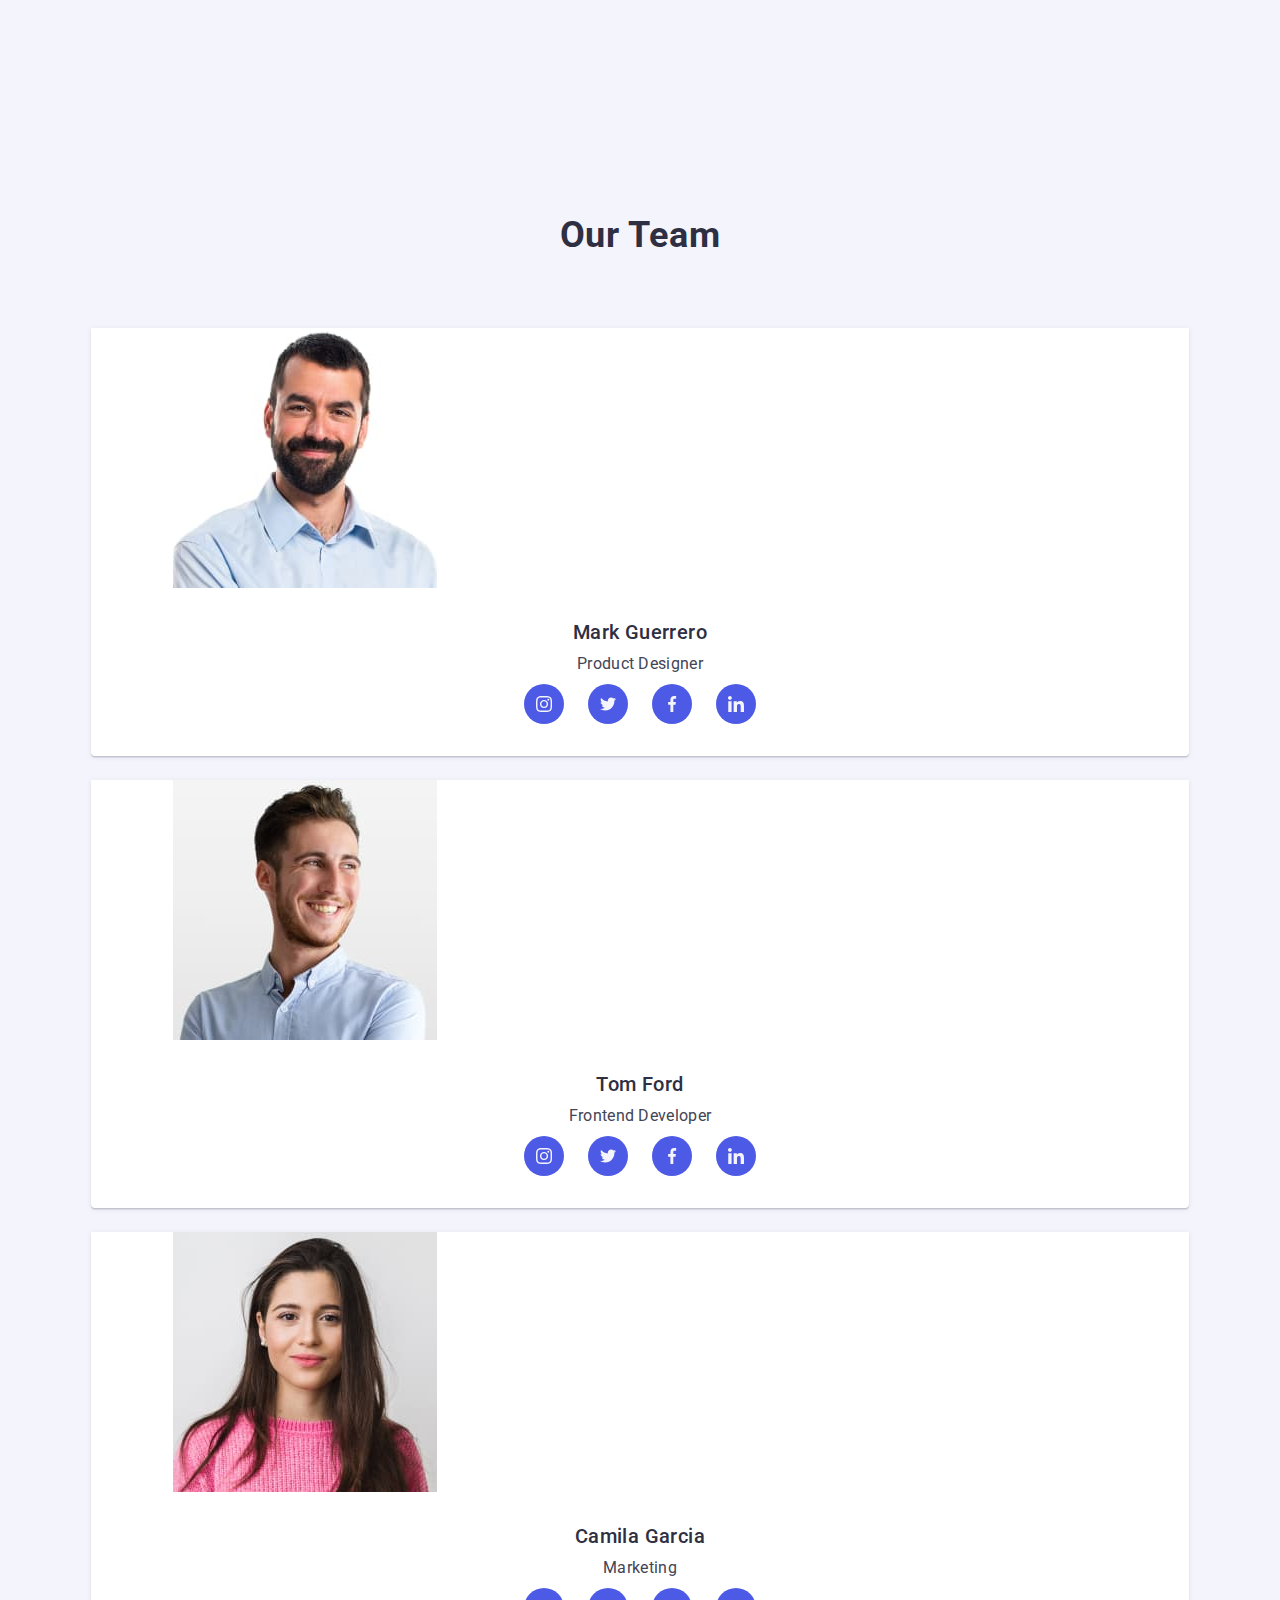
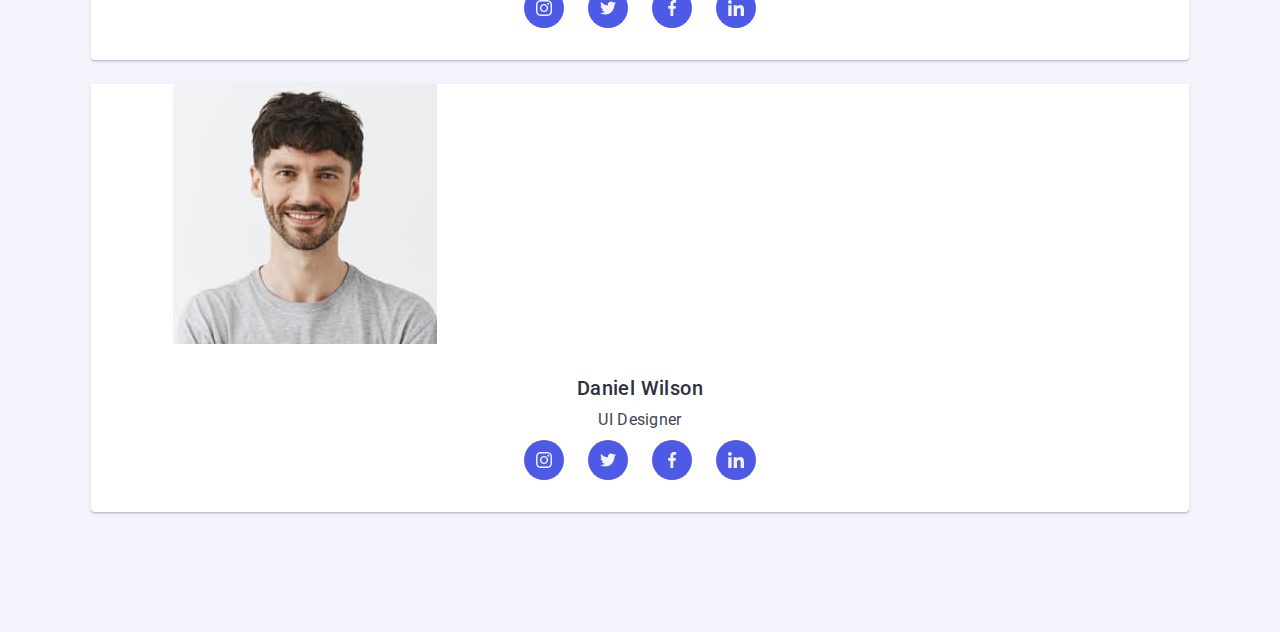
==== index.html @ 09c1c2e1 "commit" ====
<!DOCTYPE html>
<html lang="en">
  <head>
    <meta charset="UTF-8" />
    <meta http-equiv="X-UA-Compatible" content="IE=edge" />
    <meta name="viewport" content="width=device-width, initial-scale=1.0" />
    <title>WebStudio</title>
    <link rel="preconnect" href="https://fonts.googleapis.com" />
    <link rel="preconnect" href="https://fonts.gstatic.com" crossorigin />
    <link
      href="https://fonts.googleapis.com/css2?family=Raleway:wght@700&family=Roboto:wght@400;500&display=swap"
      rel="stylesheet"
    />
    <link
      href="https://cdnjs.cloudflare.com/ajax/libs/modern-normalize/2.0.0/modern-normalize.min.css"
      rel="stylesheet"
    />
    <link rel="stylesheet" href="./css/style.css" />
    <link rel="stylesheet" href="./css/media.css" />
  </head>
  <body>
    <!--Шапка сайту-->
    <!--<header class="page-header">
      <div class="container heder-conteiner">
        <nav class="navigation">
          <a href="./index.html" class="nav-item link"
            >Web<span class="logo">Studio</span></a
          >

          <ul class="site-nav list">
            <li class="site-nave-page">
              <a href="./index.html" class="site-nav-item current-page link"
                >Studio</a
              >
            </li>
            <li class="site-nave-page">
              <a href="./portfolio.html" class="site-nav-item link"
                >Portfolio</a
              >
            </li>
            <li class="site-nave-page">
              <a href="" class="site-nav-item link">Contacts</a>
            </li>
          </ul>
        </nav>

        <address class="adress-nav">
          <ul class="address-list list">
            <li>
              <a href="mailto:info@devstudio.com" class="adress-item link"
                >info@devstudio.com</a
              >
            </li>
            <li>
              <a href="tel:+110001111111" class="adress-item link"
                >+11 (000) 111-11-11</a
              >
            </li>
          </ul>
        </address>
      </div>
    </header>-->
    <main>
      <!--CЕКЦИЯ HERO-->
      <!-- <section class="hero">
        <div class="container">
          <h1 class="hero-title">Effective Solutions for Your Business</h1>
          <button type="button" class="btn-hero" data-modal-open>
            Order Service
          </button>
        </div>
      </section>-->
      <!--CЕКЦИЯ ІНФО-->
      <!--<section class="info">
        <div class="container container-info">
          <h2 class="title-info visually-hidden">Info</h2>
          <ul class="list-info list">
            <li class="post-cats">
              <div class="list-icons-block">
                <svg class="list-info-icons" width="64" height="64">
                  <use href="./images/icons.svg#icon-antenna"></use>
                </svg>
              </div>

              <h3 class="post-cats-title">Strategy</h3>
              <p class="post-cats-text">
                Our goal is to identify the business problem to walk away with
                the perfect and creative solution.
              </p>
            </li>
            <li class="post-cats">
              <div class="list-icons-block">
                <svg class="list-info-icons" width="64" height="64">
                  <use href="./images/icons.svg#icon-clock"></use>
                </svg>
              </div>
              <h3 class="post-cats-title">Punctuality</h3>
              <p class="post-cats-text">
                Bring the key message to the brand's audience for the best price
                within the shortest possible time.
              </p>
            </li>
            <li class="post-cats">
              <div class="list-icons-block">
                <svg class="list-info-icons" width="64" height="64">
                  <use href="./images/icons.svg#icon-diagram"></use>
                </svg>
              </div>
              <h3 class="post-cats-title">Diligence</h3>
              <p class="post-cats-text">
                Research and confirm brands that present the strongest digital
                growth opportunities and minimize risk.
              </p>
            </li>
            <li class="post-cats">
              <div class="list-icons-block">
                <svg class="list-info-icons" width="64" height="64">
                  <use href="./images/icons.svg#icon-astronaut"></use>
                </svg>
              </div>
              <h3 class="post-cats-title">Technologies</h3>
              <p class="post-cats-text">
                Design practice focused on digital experiences. We bring forth a
                deep passion for problem-solving.
              </p>
            </li>
          </ul>
        </div>
      </section>
      -->
      <!--CЕКЦИЯ OUR WORK-->
      <!--<section class="our-work">
        <div class="container our-work-container">
          <h2 class="our-work-title">What are we doing</h2>
          <ul class="our-work-list list">
            <li class="our-work-item">
              <img src="./images/monitor.jpg" alt="monitor" width="360" />
            </li>
            <li class="our-work-item">
              <img src="./images/screen.jpg" alt="screen" width="360" />
            </li>
            <li class="our-work-item">
              <img src="./images/fone.jpg" alt="fone" width="360" />
            </li>
          </ul>
        </div>
      </section>-->
      <!--СЕКЦИЯ OUR TEAM-->
      <section class="section-team">
        <div class="container">
          <h2 class="team-title">Our Team</h2>
          <ul class="team-list list">
            <li class="team-block list">
              <img
                src="./images/our-team/mark-guererro.jpg"
                alt="mark-guererro"
                width="264"
                class="team-img"
              />
              <div class="team-name">
                <h3 class="team-subtitle">Mark Guerrero</h3>
                <p class="team-text">Product Designer</p>
                <ul class="team-soc-list list">
                  <li class="team-soc-item">
                    <a
                      href=""
                      class="team-soc-link link"
                      target="_blank"
                      rel="nooperen noreferrer"
                    >
                      <svg class="team-soc-icon" width="16" height="16">
                        <use href="./images/icons.svg#icon-instagram"></use>
                      </svg>
                    </a>
                  </li>
                  <li class="team-soc-item">
                    <a
                      href=""
                      class="team-soc-link link"
                      target="_blank"
                      rel="nooperen noreferrer"
                      ><svg class="team-soc-icon" width="16" height="16">
                        <use href="./images/icons.svg#icon-twitter"></use>
                      </svg>
                    </a>
                  </li>
                  <li class="team-soc-item">
                    <a
                      href=""
                      class="team-soc-link link"
                      target="_blank"
                      rel="nooperen noreferrer"
                    >
                      <svg class="team-soc-icon" width="16" height="16">
                        <use href="./images/icons.svg#icon-facebook"></use>
                      </svg>
                    </a>
                  </li>
                  <li class="team-soc-item">
                    <a
                      href=""
                      class="team-soc-link link"
                      target="_blank"
                      rel="nooperen noreferrer"
                    >
                      <svg class="team-soc-icon" width="16" height="16">
                        <use href="./images/icons.svg#icon-linkedin"></use>
                      </svg>
                    </a>
                  </li>
                </ul>
              </div>
            </li>
            <li class="team-block list">
              <img
                src="./images/our-team/tom-ford.jpg"
                alt="tom-ford"
                width="264"
                class="team-img"
              />
              <div class="team-name">
                <h3 class="team-subtitle">Tom Ford</h3>
                <p class="team-text">Frontend Developer</p>
                <ul class="team-soc-list list">
                  <li class="team-soc-item">
                    <a
                      href=""
                      class="team-soc-link link"
                      target="_blank"
                      rel="nooperen noreferrer"
                    >
                      <svg class="team-soc-icon" width="16s" height="16">
                        <use href="./images/icons.svg#icon-instagram"></use>
                      </svg>
                    </a>
                  </li>
                  <li class="team-soc-item">
                    <a
                      href=""
                      class="team-soc-link link"
                      target="_blank"
                      rel="nooperen noreferrer"
                      ><svg class="team-soc-icon" width="16" height="16">
                        <use href="./images/icons.svg#icon-twitter"></use>
                      </svg>
                    </a>
                  </li>
                  <li class="team-soc-item">
                    <a
                      href=""
                      class="team-soc-link link"
                      target="_blank"
                      rel="nooperen noreferrer"
                      ><svg class="team-soc-icon" width="16" height="16">
                        <use href="./images/icons.svg#icon-facebook"></use>
                      </svg>
                    </a>
                  </li>
                  <li class="team-soc-item">
                    <a
                      href=""
                      class="team-soc-link link"
                      target="_blank"
                      rel="nooperen noreferrer"
                      ><svg class="team-soc-icon" width="16" height="16">
                        <use href="./images/icons.svg#icon-linkedin"></use>
                      </svg>
                    </a>
                  </li>
                </ul>
              </div>
            </li>
            <li class="team-block list">
              <img
                src="./images/our-team/camila-garsia.jpg"
                alt="camila-garsia"
                width="264"
                class="team-img"
              />
              <div class="team-name">
                <h3 class="team-subtitle">Camila Garcia</h3>
                <p class="team-text">Marketing</p>
                <ul class="team-soc-list list">
                  <li class="team-soc-item">
                    <a
                      href=""
                      class="team-soc-link link"
                      target="_blank"
                      rel="nooperen noreferrer"
                      ><svg class="team-soc-icon" width="16" height="16">
                        <use href="./images/icons.svg#icon-instagram"></use>
                      </svg>
                    </a>
                  </li>
                  <li class="team-soc-item">
                    <a
                      href=""
                      class="team-soc-link link"
                      target="_blank"
                      rel="nooperen noreferrer"
                      ><svg class="team-soc-icon" width="16" height="16">
                        <use href="./images/icons.svg#icon-twitter"></use>
                      </svg>
                    </a>
                  </li>
                  <li class="team-soc-item">
                    <a
                      href=""
                      class="team-soc-link link"
                      target="_blank"
                      rel="nooperen noreferrer"
                      ><svg class="team-soc-icon" width="16" height="16">
                        <use href="./images/icons.svg#icon-facebook"></use>
                      </svg>
                    </a>
                  </li>
                  <li class="team-soc-item">
                    <a
                      href=""
                      class="team-soc-link link"
                      target="_blank"
                      rel="nooperen noreferrer"
                      ><svg class="team-soc-icon" width="16" height="16">
                        <use href="./images/icons.svg#icon-linkedin"></use>
                      </svg>
                    </a>
                  </li>
                </ul>
              </div>
            </li>
            <li class="team-block list">
              <img
                src="./images/our-team/daniel-wilson.jpg"
                alt="daniel-wilson"
                width="264"
                class="team-img"
              />
              <div class="team-name">
                <h3 class="team-subtitle">Daniel Wilson</h3>
                <p class="team-text">UI Designer</p>
                <ul class="team-soc-list list">
                  <li class="team-soc-item">
                    <a
                      href=""
                      class="team-soc-link link"
                      target="_blank"
                      rel="nooperen noreferrer"
                      ><svg class="team-soc-icon" width="16" height="16">
                        <use href="./images/icons.svg#icon-instagram"></use>
                      </svg>
                    </a>
                  </li>
                  <li class="team-soc-item">
                    <a
                      href=""
                      class="team-soc-link link"
                      target="_blank"
                      rel="nooperen noreferrer"
                      ><svg class="team-soc-icon" width="16" height="16">
                        <use href="./images/icons.svg#icon-twitter"></use>
                      </svg>
                    </a>
                  </li>
                  <li class="team-soc-item">
                    <a
                      href=""
                      class="team-soc-link link"
                      target="_blank"
                      rel="nooperen noreferrer"
                      ><svg class="team-soc-icon" width="16" height="16">
                        <use href="./images/icons.svg#icon-facebook"></use>
                      </svg>
                    </a>
                  </li>
                  <li class="team-soc-item">
                    <a
                      href=""
                      class="team-soc-link link"
                      target="_blank"
                      rel="nooperen noreferrer"
                      ><svg class="team-soc-icon" width="16" height="16">
                        <use href="./images/icons.svg#icon-linkedin"></use>
                      </svg>
                    </a>
                  </li>
                </ul>
              </div>
            </li>
          </ul>
        </div>
      </section>
      <!--<section class="customers-section">
        <div class="container">
          <h2 class="customers-name">Customers</h2>

          <ul class="customers-list list">
            <li class="customers-item">
              <a
                href=""
                class="costomers-link link"
                target="_blank"
                rel="nooperen noreferrer"
              >
                <svg class="customers-icon" width="104" height="56">
                  <use href="./images/icons.svg#icon-ya"></use>
                </svg>
              </a>
            </li>
            <li class="customers-item">
              <a
                href=""
                class="costomers-link link"
                target="_blank"
                rel="nooperen noreferrer"
                ><svg class="customers-icon" width="104" height="56">
                  <use href="./images/icons.svg#icon-company-tag-line"></use>
                </svg>
              </a>
            </li>
            <li class="customers-item">
              <a
                href=""
                class="costomers-link link"
                target="_blank"
                rel="nooperen noreferrer"
                ><svg class="customers-icon" width="104" height="56">
                  <use href="./images/icons.svg#icon-company"></use>
                </svg>
              </a>
            </li>
            <li class="customers-item">
              <a
                href=""
                class="costomers-link link"
                target="_blank"
                rel="nooperen noreferrer"
                ><svg class="customers-icon" width="104" height="56">
                  <use href="./images/icons.svg#icon-forest-peters"></use>
                </svg>
              </a>
            </li>
            <li class="customers-item">
              <a
                href=""
                class="costomers-link link"
                target="_blank"
                rel="nooperen noreferrer"
                ><svg class="customers-icon" width="104" height="56">
                  <use href="./images/icons.svg#icon-brand"></use>
                </svg>
              </a>
            </li>
            <li class="customers-item">
              <a
                href=""
                class="costomers-link link"
                target="_blank"
                rel="nooperen noreferrer"
                ><svg class="customers-icon" width="104" height="56">
                  <use href="./images/icons.svg#icon-company-tag"></use>
                </svg>
              </a>
            </li>
          </ul>
        </div>
      </section>-->
    </main>
    <!--ФУТЕР-->
    <!--<footer class="footer">
      <div class="container footer-container">
        <div class="footer-block">
          <a href="./index.html" class="nav-item-footer link"
            >Web<span class="logo-footer">Studio</span></a
          >
          <p class="footer-text">
            Increase the flow of customers and sales for your business with
            digital marketing & growth solutions.
          </p>
        </div>
        <div class="footer-soc-block">
          <p class="footer-soc-name">Social media</p>
          <ul class="footer-soc-list list">
            <li class="footer-soc-item">
              <a
                href=""
                class="footer-soc-link link"
                target="_blank"
                rel="nooperen noreferrer"
                ><svg class="footer-soc-icon" width="24" height="24">
                  <use href="./images/icons.svg#icon-instagram"></use>
                </svg>
              </a>
            </li>
            <li class="footer-soc-item">
              <a
                href=""
                class="footer-soc-link link"
                target="_blank"
                rel="nooperen noreferrer"
              >
                <svg class="footer-soc-icon" width="24" height="24">
                  <use href="./images/icons.svg#icon-twitter"></use>
                </svg>
              </a>
            </li>
            <li class="footer-soc-item">
              <a
                href=""
                class="footer-soc-link link"
                target="_blank"
                rel="nooperen noreferrer"
                ><svg class="footer-soc-icon" width="24" height="24">
                  <use href="./images/icons.svg#icon-facebook"></use>
                </svg>
              </a>
            </li>
            <li class="footer-soc-item">
              <a
                href=""
                class="footer-soc-link link"
                target="_blank"
                rel="nooperen noreferrer"
                ><svg class="footer-soc-icon" width="24" height="24">
                  <use href="./images/icons.svg#icon-linkedin"></use>
                </svg>
              </a>
            </li>
          </ul>
        </div>
        <div class="footer-subscribe-block">
          <p class="footer-input-title">Subscribe</p>
          <form class="footer-form">
            <label class="footer-type">
              <input
                name="footer-email"
                type="email"
                class="footer-input"
                placeholder="E-mail"
              />
            </label>
            <button type="submit" class="footer-btn">
              Subscribe
              <svg class="footer-icon-btn" width="24" height="24">
                <use href="./images/icons.svg#icon-send"></use>
              </svg>
            </button>
          </form>
        </div>
      </div>
    </footer>-->
    <!--<div class="backdrop is-hidden" data-modal>
      <div class="modal">
        <button type="button" class="modal-close" data-modal-close>
          <svg class="modal-close-icon" width="8" height="8">
            <use href="./images/icons.svg#icon-close-black"></use>
          </svg>
        </button>
        <p class="modal-title">Leave your contacts and we will call you back</p>
        <form class="modal-form">
          <div class="modal-field">
            <label for="user-name" class="input-label">Name</label>
            <div class="input-wrap">
              <input
                type="text"
                name="user-name"
                id="user-name"
                class="modal-input"
              />
              <svg class="modal-icon" width="18" height="24">
                <use href="./images/icons.svg#icon-person-black"></use>
              </svg>
            </div>
          </div>
          <div class="modal-field">
            <label for="user-phone" class="input-label">Phone</label>
            <div class="input-wrap">
              <input
                type="tel"
                id="user-phone"
                name="user-phone"
                class="modal-input"
              />
              <svg class="modal-icon" width="18" height="24">
                <use href="./images/icons.svg#icon-phone-black"></use>
              </svg>
            </div>
          </div>
          <div class="modal-field">
            <label for="user-email" class="input-label">Email</label>
            <div class="input-wrap">
              <input
                type="email"
                id="user-email"
                name="user-email"
                class="modal-input"
              />
              <svg class="modal-icon" width="18" height="24">
                <use href="./images/icons.svg#icon-email-black"></use>
              </svg>
            </div>
          </div>
          <div class="modal-field-textarea">
            <label for="user-comment" class="input-label">Comment</label>
            <textarea
              name="user-comment"
              id="user-comment"
              placeholder="Text input"
              class="modal-comment"
            ></textarea>
          </div>
          <div class="modal-field-check">
            <input
              type="checkbox"
              id="user-privacy"
              name="user-privacy"
              value="true"
              class="modal-check visually-hidden"
            />
            <label for="user-privacy" class="check-text">
              <span class="check-block">
                <svg class="check-icon" width="10" height="8">
                  <use href="./images/icons.svg#icon-cheked"></use>
                </svg>
              </span>
              I accept the terms and conditions of the<a
                href=""
                class="footer-item-check"
              >
                Privacy Policy</a
              >
            </label>
          </div>
          <button type="submit" class="modal-btn">Send</button>
        </form>
      </div>
    </div>
    <script src="https://unpkg.com/aos@2.3.1/dist/aos.js"></script>
    <script>
      AOS.init();
    </script>
    <script src="./js/modal.js"></script>-->
  </body>
</html>
---- css/style.css ----
.list {
  list-style: none;
}

.link {
  text-decoration: none;
}

:root {
  --first-title-color: #ffffff;
  --title-our-work-color: #2e2f42;
  --logo-color: #2e2f42;
  --background-color-btn: #f4f4fd;
  --portfolio-btn-color: #e7e9fc;
}
body {
  font-family: 'Roboto', sans-serif;
  color: #434455;
  background-color: #ffffff;
}

ul {
  margin: 0;
  padding: 0;
}

p,
h1,
h2,
h3 {
  margin: 0;
}

img {
  display: block;
}
/*========HEADER========*/
.page-header {
  box-shadow: 0px 2px 1px rgba(46, 47, 66, 0.08),
    0px 1px 1px rgba(46, 47, 66, 0.16), 0px 1px 6px rgba(46, 47, 66, 0.08);
}

.heder-conteiner {
  display: flex;
  border-bottom: 1px solid #e7e9fc;
  height: 72px;
}

.container {
  max-width: 100%;
  padding-left: 15px;
  padding-right: 15px;
  margin-left: auto;
  margin-right: auto;
}

.logo {
  font-family: 'Raleway', sans-serif;
  font-weight: 800;
  font-size: 18px;
  line-height: 1.17;
  letter-spacing: 0.03em;
  text-transform: uppercase;
  color: var(--logo-color);
}

.navigation {
  display: flex;
  align-items: center;
}

.adress-conteiner {
  display: flex;
  margin-left: auto;
}

.nav-item {
  font-family: 'Raleway', sans-serif;
  font-style: normal;
  font-weight: 800;
  font-size: 18px;
  line-height: 1.17;
  /* identical to box height, or 117% */
  letter-spacing: 0.03em;
  text-transform: uppercase;
  color: #4d5ae5;
  margin-right: 76px;
  padding: 24px 0;
  transition: color 250ms cubic-bezier(0.4, 0, 0.2, 1);
}

.site-nav {
  display: flex;
  gap: 40px;
  align-items: center;
  padding: 24px 0;
}

.site-nav-item {
  font-weight: 500;
  font-size: 16px;
  line-height: 1.5;
  letter-spacing: 0.02em;
  color: #2e2f42;
  display: block;
  padding: 24px 0;
  position: relative;
  transition: color 250ms cubic-bezier(0.4, 0, 0.2, 1);
}

.site-nav-item::after {
  content: '';
  position: absolute;
  left: 0;
  bottom: 0;
  transform: scaleX(0);
  transform-origin: right;
  width: 100%;
  height: 4px;
  bottom: -1px;
  border-radius: 2px;
  background-color: #404bbf;
  transition: color 250ms cubic-bezier(0.4, 0, 0.2, 1);
}

.site-nav-item:hover::after,
.site-nav-item:focus::after,
.site-nav-item.current-page::after {
  transform: scaleX(1);
  transform-origin: left;
}

.site-nav-item:hover,
.site-nav-item:focus,
.site-nav-item.current-page {
  color: #404bbf;
}

.adress-nav {
  display: flex;
  font-style: normal;
  margin-left: auto;
  align-items: center;
}
.address-list {
  display: flex;
  gap: 40px;
}
.adress-item {
  font-size: 16px;
  line-height: 1.5;
  letter-spacing: 0.02em;
  color: #434455;
  font-style: normal;
  display: block;
  padding: 24px 0;
  transition: color 250ms cubic-bezier(0.4, 0, 0.2, 1);
}

.adress-item:hover,
.adress-item:focus {
  color: #404bbf;
}

.hero {
  background: #2e2f42;
  background-image: linear-gradient(
      rgba(46, 47, 66, 0.7),
      rgba(46, 47, 66, 0.7)
    ),
    url(../images/people-office.jpg);
  background-repeat: no-repeat;
  background-position: center;
  background-size: cover;
}

.hero-title {
  font-weight: 700;
  font-size: 36px;
  line-height: 1.11;
  text-align: center;
  letter-spacing: 0.02em;
  text-transform: capitalize;
  color: #ffffff;
  padding-top: 72px;
  padding-left: 54px;
  padding-right: 54px;
  padding-bottom: 88px;
}

.btn-hero {
  display: block;
  font-family: 'Roboto', sans-serif;
  min-width: 169px;
  height: 56px;
  background: #4d5ae5;
  box-shadow: 0px 4px 4px rgba(0, 0, 0, 0.15);
  border-radius: 4px;
  cursor: pointer;
  font-weight: 500;
  font-size: 16px;
  line-height: 1.5;
  /* identical to box height, or 150% */
  align-items: center;
  letter-spacing: 0.04em;
  color: #ffffff;
  margin-top: 36px;
  margin-left: auto;
  margin-right: auto;
  border: none;
  transition: background-color 250ms cubic-bezier(0.4, 0, 0.2, 1);
}

.btn-hero:hover,
.btn-hero:focus {
  background-color: #404bbf;
}
/*INFO--------*/

.visually-hidden {
  position: absolute;
  width: 1px;
  height: 1px;
  margin: -1px;
  border: 0;
  padding: 0;

  white-space: nowrap;
  clip-path: inset(100%);
  clip: rect(0 0 0 0);
  overflow: hidden;
}

.post-cats-item {
  border-radius: 4px;
}

.list-icons-block {
  display: none;
  justify-content: center;
  align-items: center;
  height: 112px;
  background-color: #f4f4fd;
  border-radius: 4px;
  margin-bottom: 8px;
}
.post-cats-title {
  font-weight: 700;
  font-size: 36px;
  line-height: 1.11;
  text-align: center;
  letter-spacing: 0.02em;
  text-transform: capitalize;
  color: #2e2f42;
  margin-bottom: 8px;
  margin-top: 72px;
}

.post-cats-text {
  font-weight: 500;
  font-size: 16px;
  line-height: 1.5;
  letter-spacing: 0.02em;
  color: #434455;
}

/*our-work-container*/

.our-work {
  padding-bottom: 120px;
}

.our-work-title {
  font-size: 36px;
  line-height: 1.11;
  /* identical to box height, or 111% */
  text-align: center;
  letter-spacing: 0.02em;
  text-transform: capitalize;
  color: var(--title-our-work-color);
  padding-bottom: 72px;
}

.our-work-list {
  display: flex;
  gap: 24px;
}

.team-block {
  background-color: #ffffff;
  /*width: calc((100% - 72px) / 4);*/
  width: 100%;
  border-radius: 0px 0px 4px 4px;
  box-shadow: 0px 1px 6px rgba(46, 47, 66, 0.08),
    0px 1px 1px rgba(46, 47, 66, 0.16), 0px 2px 1px rgba(46, 47, 66, 0.08);
  padding-left: 82px;
  padding-right: 82px;
}

.team-list {
  display: flex;
  flex-wrap: wrap;
  gap: 24px;
}

.team-title {
  font-size: 36px;
  line-height: 1.11;
  text-align: center;
  letter-spacing: 0.02em;
  text-transform: capitalize;
  color: var(--title-our-work-color);
  margin-bottom: 72px;
  margin-top: 96px;
}

.team-name {
  padding: 32px 16px;
}

.team-subtitle {
  font-weight: 500;
  font-size: 20px;
  line-height: 1.2;
  letter-spacing: 0.02em;
  color: #2e2f42;
  text-align: center;
  margin-bottom: 8px;
}

.team-text {
  font-size: 16px;
  line-height: 24px;
  /* identical to box height, or 150% */
  letter-spacing: 0.02em;
  color: #434455;
  text-align: center;
  margin-bottom: 8px;
}
.team-soc-list {
  display: flex;
  justify-content: center;
  gap: 24px;
}

.team-soc-item {
  width: 40px;
  height: 40px;
}
.team-soc-link {
  width: 100%;
  height: 100%;
  background-color: #4d5ae5;
  border-radius: 50%;
  display: flex;
  justify-content: center;
  align-items: center;
  transition-property: background-color;
  transition-duration: 250ms;
  transition-timing-function: cubic-bezier(0.4, 0, 0.2, 1);
}

.team-soc-link:hover,
.team-soc-link:focus {
  background-color: #404bbf;
}

.team-soc-icon {
  fill: #f4f4fd;
}

.customers-section {
  padding-top: 120px;
}

.customers-name {
  font-family: 'Roboto';

  font-weight: 700;
  font-size: 36px;
  line-height: 1.11;
  text-align: center;
  letter-spacing: 0.02em;
  text-transform: capitalize;
  color: #2e2f42;
  margin-bottom: 72px;
}

.customers-list {
  display: flex;
  flex-direction: row;
  align-items: flex-start;
  padding-bottom: 120px;
  gap: 24px;
}

.costomers-link {
  width: 100%;
  height: 100%;
  display: flex;
  box-sizing: border-box;
  border: 1px solid #8e8f99;
  border-radius: 4px;
  justify-content: center;
  align-items: center;
  color: #8e8f99;
  transition-property: border-color, color;
  transition-duration: 250ms;
  transition-timing-function: cubic-bezier(0.4, 0, 0.2, 1);
}

.costomers-link:hover,
.costomers-link:focus {
  border-color: #404bbf;
  color: #404bbf;
}

.customers-item {
  width: 168px;
  height: 88px;
  display: flex;
}

.customers-icon {
  fill: currentColor;
}

.logo-footer {
  font-family: 'Raleway', sans-serif;
  font-weight: 800;
  font-size: 18px;
  line-height: 1.17;
  /* identical to box height, or 117% */
  letter-spacing: 0.03em;
  text-transform: uppercase;
  color: #f4f4fd;
}

.footer-item {
  font-family: 'Raleway';
  font-weight: 800;
  font-size: 18px;
  line-height: 1.17;
  /* identical to box height, or 117% */
  letter-spacing: 0.03em;
  text-transform: uppercase;
  color: #f4f4fd;
}

.footer {
  background: #2e2f42;
  padding: 100px 0;
}

.footer-text {
  font-size: 16px;
  line-height: 1.5;
  letter-spacing: 0.02em;
  color: #f4f4fd;
  width: 264px;
}

.footer-container {
  display: flex;
  justify-content: left;

  align-items: baseline;
}

.footer-block {
  margin-right: 120px;
}

.footer-soc-list {
  display: flex;
  gap: 16px;
}
.footer-soc-item {
  width: 40px;
  height: 40px;
}

.footer-soc-icon {
  fill: #f4f4fd;
}

.footer-soc-link:hover,
.footer-soc-link:focus {
  background-color: #31d0aa;
}

.footer-soc-name {
  font-family: 'Roboto';
  font-weight: 500;
  font-size: 16px;
  line-height: 1.5;
  /* identical to box height, or 150% */
  letter-spacing: 0.02em;
  color: #ffffff;
  margin-bottom: 16px;
}

.footer-soc-link {
  width: 100%;
  height: 100%;
  background-color: #4d5ae5;
  border-radius: 50%;
  display: flex;
  justify-content: center;
  align-items: center;
  transition-property: background-color;
  transition-duration: 250ms;
  transition-timing-function: cubic-bezier(0.4, 0, 0.2, 1);
}

.nav-item-footer {
  font-family: 'Raleway', sans-serif;
  font-style: normal;
  font-weight: 800;
  font-size: 18px;
  line-height: 1.17;
  /* identical to box height, or 117% */
  letter-spacing: 0.03em;
  text-transform: uppercase;
  color: #4d5ae5;
  display: inline-block;
  margin-bottom: 16px;
}

.btn-navigation {
  font-family: 'Roboto', sans-serif;
  font-weight: 500;
  font-size: 16px;
  line-height: 1.5;
  /* identical to box height, or 150% */
  display: flex;
  align-items: center;
  text-align: center;
  letter-spacing: 0.04em;
  color: #4d5ae5;
  cursor: pointer;
  background-color: var(--background-color-btn);
  padding: 12px 24px;
  border-radius: 4px;
  border: 1px solid var(--portfolio-btn-color);
  transition: color 250ms cubic-bezier(0.4, 0, 0.2, 1),
    background-color 250ms cubic-bezier(0.4, 0, 0.2, 1),
    border-color 250ms cubic-bezier(0.4, 0, 0.2, 1),
    box-shadow 250ms cubic-bezier(0.4, 0, 0.2, 1);
}

.btn-navigation:hover,
.btn-navigation:focus {
  color: #ffffff;
  background: #404bbf;
  border: 1px solid transparent;
  box-shadow: 0px 3px 1px rgba(0, 0, 0, 0.1), 0px 2px 1px rgba(0, 0, 0, 0.08),
    0px 2px 2px rgba(0, 0, 0, 0.12);
}

.list-nav {
  margin-left: 0 auto;
  margin-right: 0 auto;
  padding-top: 96px;
}

.list-navigation {
  display: flex;
  gap: 24px;
  justify-content: center;
  margin-bottom: 72px;
}

.portfolio-container {
  margin-top: 72px;
  margin-bottom: 120px;
}

.navigation-portfolio {
  display: flex;
  padding-top: 96px;
  padding-bottom: 120px;
}

.portfolio-link {
  display: block;
  transition: box-shadow 250ms cubic-bezier(0.4, 0, 0.2, 1);
}

.portfolio-item-block {
  padding: 32px 16px;
  border: 1px solid #e7e9fc;
  border-top: none;
}

.portfolio-list {
  display: flex;
  gap: 24px;
  flex-wrap: wrap;
  row-gap: 48px;
}

.portfolio-item {
  width: calc((100% - 48px) / 3);
}

.portfolio-link:hover .overlay,
.portfolio-link:focus .overlay {
  transform: translateY(0);
}
.portfolio-link:hover,
.portfolio-link:focus {
  box-shadow: 0px 1px 6px rgba(46, 47, 66, 0.08),
    0px 1px 1px rgba(46, 47, 66, 0.16), 0px 2px 1px rgba(46, 47, 66, 0.08);
}

.portfolio-title {
  font-weight: 500;
  font-size: 20px;
  line-height: 1.2;
  /* identical to box height, or 120% */
  letter-spacing: 0.02em;
  color: #2e2f42;
  margin-bottom: 8px;
}

.portfolio-text {
  font-size: 16px;
  line-height: 1.5;
  /* identical to box height, or 150% */
  letter-spacing: 0.02em;
  color: #434455;
}

.overlay-wrap {
  position: relative;
  overflow: hidden;
}

.overlay {
  position: absolute;
  top: 0;
  padding: 40px 32px;
  width: 100%;
  height: 100%;
  background-color: #4d5ae5;
  font-family: 'Roboto';
  font-size: 16px;
  line-height: 1.5;
  letter-spacing: 0.02em;
  color: #f4f4fd;
  transform: translateY(100%);
  transition: transform 250ms cubic-bezier(0.4, 0, 0.2, 1);
}

.backdrop {
  position: fixed;
  width: 100%;
  height: 100%;
  background-color: rgba(46, 47, 66, 0.4);
  top: 0;
  transition: opacity 250ms cubic-bezier(0.4, 0, 0.2, 1),
    visibility 250ms cubic-bezier(0.4, 0, 0.2, 1);
}

.modal {
  position: absolute;
  top: 50%;
  left: 50%;
  transform: translate(-50%, -50%) scale(1);
  transition: transform 250ms cubic-bezier(0.4, 0, 0.2, 1);
  width: 408px;
  min-height: 584px;
  background-color: #fcfcfc;
  box-shadow: 0px 1px 1px rgba(0, 0, 0, 0.14), 0px 1px 3px rgba(0, 0, 0, 0.12),
    0px 2px 1px rgba(0, 0, 0, 0.2);
  border-radius: 4px;
  padding: 72px 24px 24px 24px;
}

.backdrop.is-hidden .modal {
  transform: translate(-50%, -50%) scaleY(0);
}

.is-hidden {
  visibility: hidden;
  opacity: 0;
  pointer-events: none;
}

.modal-close {
  position: absolute;
  width: 24px;
  height: 24px;
  top: 24px;
  right: 24px;
  background: #e7e9fc;
  border-radius: 50%;
  display: flex;
  justify-content: center;
  align-items: center;
  margin-left: auto;
  border: 1px solid rgba(0, 0, 0, 0.1);
  padding: 0;
  cursor: pointer;
  transition: background-color 250ms cubic-bezier(0.4, 0, 0.2, 1),
    border 250ms cubic-bezier(0.4, 0, 0.2, 1);
}

.modal-close:hover,
.modal-close:focus {
  background: #404bbf;
  border-radius: 50%;
  border: none;
  fill: #ffffff;
}

.modal-close-icon {
  transition: fill 250ms cubic-bezier(0.4, 0, 0.2, 1);
}

.modal-title {
  font-weight: 500;
  font-size: 16px;
  line-height: 1.5;
  text-align: center;
  letter-spacing: 0.02em;
  color: #2e2f42;
  margin-bottom: 16px;
}

.modal-field {
  margin-bottom: 8px;
}
.modal-input {
  display: flex;
  width: 100%;
  height: 40px;
  border: 1px solid rgba(46, 47, 66, 0.4);
  border-radius: 4px;
  padding-left: 38px;
  font-size: 16px;
  line-height: 1.5;
  letter-spacing: 0.02em;
  outline: transparent;
  transition: border-color 250ms cubic-bezier(0.4, 0, 0.2, 1);
  background-color: transparent;
}

.modal-field-textarea {
  margin-bottom: 16px;
}

.input-wrap {
  position: relative;
}

.modal-icon {
  position: absolute;
  left: 16px;
  top: 50%;
  transform: translateY(-50%);
  transition: fill 250ms cubic-bezier(0.4, 0, 0.2, 1);
}

.modal-icon:hover {
  fill: #4d5ae5;
}

.modal-input:hover {
  border: 1px solid #4d5ae5;
}

.modal-input:focus {
  border: 1px solid #4d5ae5;
}
.modal-input:focus + .modal-icon {
  fill: #4d5ae5;
}

.input-label {
  display: block;
  font-family: 'Roboto';
  font-style: normal;
  font-weight: 400;
  font-size: 12px;
  line-height: 1.17;
  letter-spacing: 0.04em;
  color: #8e8f99;
  margin-bottom: 4px;
}

.modal-btn {
  display: block;
  min-width: 169px;
  height: 56px;
  margin: 24px 120px 24px 119px;
  font-weight: 500;
  font-size: 16px;
  line-height: 1.5;
  letter-spacing: 0.04em;
  color: #ffffff;
  cursor: pointer;
  background-color: #4d5ae5;
  border: none;
  border-radius: 4px;
  transition: background-color 250ms cubic-bezier(0.4, 0, 0.2, 1);
}

.modal-btn:hover,
.modal-btn:focus {
  background: #4d5ae5;
  border-radius: 4px;
  color: #ffffff;
  border: none;
}

.modal-comment {
  width: 100%;
  height: 120px;
  border: 1px solid rgba(46, 47, 66, 0.4);
  border-radius: 4px;
  font-size: 12px;
  line-height: 1.17;
  letter-spacing: 0.04em;
  color: rgba(46, 47, 66, 0.4);
  background-color: transparent;
  transition: border-color 250ms cubic-bezier(0.4, 0, 0.2, 1);
  resize: none;
  padding: 8px 16px;
  outline: transparent;
}

.modal-comment:hover,
.modal-comment:focus {
  border: 1px solid #4d5ae5;
  color: black;
}

.modal-comment::placeholder {
  font-weight: 400;
  font-size: 12px;
  line-height: 1.2;
  letter-spacing: 0.04em;
  color: rgba(46, 47, 66, 0.4);
}

.modal-field-check {
  margin-bottom: 24px;
}

.check-text {
  align-items: center;
  font-weight: 400;
  font-size: 12px;
  line-height: 1.17;
  letter-spacing: 0.04em;
  color: #8e8f99;
}

.check-block {
  transition: background-color 250ms cubic-bezier(0.4, 0, 0.2, 1),
    border 250ms cubic-bezier(0.4, 0, 0.2, 1),
    fill 250ms cubic-bezier(0.4, 0, 0.2, 1);
  display: inline-flex;
}

.check-text span {
  width: 16px;
  height: 16px;
  border: 1px solid rgba(46, 47, 66, 0.4);
  border-radius: 2px;
  margin-right: 8px;
  display: inline-flex;
  justify-content: center;
  align-items: center;
  fill: transparent;
}

.modal-check:checked + .check-text span {
  background-color: #404bbf;
  border: none;
  border-radius: 2px;
  fill: #f4f4fd;
}

.footer-input {
  width: 264px;
  height: 40px;
  border: 1px solid #ffffff;
  filter: drop-shadow(0px 4px 4px rgba(0, 0, 0, 0.15));
  border-radius: 4px;
  background-color: transparent;
  font-size: 12px;
  line-height: 1.5;
  letter-spacing: 0.04em;
  padding-left: 16px;
  color: #ffffff;
}

.footer-input::placeholder {
  color: #ffffff;
}

.footer-input-title {
  font-weight: 500;
  font-size: 16px;
  line-height: 1.5;
  letter-spacing: 0.02em;
  color: #ffffff;
  margin-left: 80px;
  margin-bottom: 16px;
}

.footer-input::placeholder {
  font-size: 12px;
  line-height: 2;
  display: flex;
  align-items: center;
  letter-spacing: 0.04em;
  color: #ffffff;
  padding-left: 16px;
}

.footer-btn {
  min-width: 165px;
  height: 40px;
  display: flex;
  justify-content: center;
  align-items: center;
  padding: 8px 24px;
  border-radius: 4px;
  transition: color backgraund fill 250ms cubic-bezier(0.4, 0, 0.2, 1);
  font-weight: 500;
  line-height: 1.5;
  letter-spacing: 0.04em;
  color: #ffffff;
  cursor: pointer;
  background-color: #4d5ae5;
  border: none;
}

.footer-btn:hover,
.footer-btn:focus,
.footer-icon-btn:hover,
.footer-icon-btn:focus {
  color: #ffffff;
  background: #4d5ae5;
  border: none;
}

.footer-icon-btn {
  margin-left: 16px;
  fill: #ffffff;
}

.footer-form {
  display: flex;
  margin-left: 80px;
  gap: 24px;
}

.footer-item-check {
  color: #4d5ae5;
}
---- css/media.css ----
@media screen and (min-width: 480px) {
  .container {
    max-width: 468px;
  }
}

@media screen and (min-width: 768px) {
  .container {
    max-width: 767px;
  }

  .hero-title {
    font-weight: 700;
    font-size: 56px;
    line-height: 1.1;
    text-align: center;
    letter-spacing: 0.02em;
    color: #ffffff;
  }

  .list-info {
    display: flex;
    flex-direction: row;
    flex-wrap: wrap;
    gap: 24px;
  }

  .post-cats {
    width: calc((100% - 48px) / 2);
  }

  /*.team-list {
    padding-left: 108px;
    padding-right: 108px;
  }*/

  .team-list {
    display: flex;
  }
}

@media screen and (min-width: 1158px) {
  .container {
    max-width: 1128px;
  }
  .hero-title {
    font-weight: 700;
    font-size: 56px;
    line-height: 1.1;
    text-align: center;
    letter-spacing: 0.02em;
    color: #ffffff;
  }

  .btn-hero {
    display: block;
    font-family: 'Roboto', sans-serif;
    min-width: 169px;
    height: 56px;
    background: #4d5ae5;
    box-shadow: 0px 4px 4px rgba(0, 0, 0, 0.15);
    border-radius: 4px;
    cursor: pointer;
    font-weight: 500;
    font-size: 16px;
    line-height: 1.5;
    /* identical to box height, or 150% */
    align-items: center;
    letter-spacing: 0.04em;
    color: #ffffff;
    margin-top: 36px;
    margin-left: auto;
    margin-right: auto;
    border: none;
    transition: background-color 250ms cubic-bezier(0.4, 0, 0.2, 1);
  }

  .list-info {
    display: flex;
    flex-direction: row;
    flex-wrap: nowrap;
  }
  .list-icons-block {
    display: flex;
    justify-content: center;
    align-items: center;
    height: 112px;
    background-color: #f4f4fd;
    border-radius: 4px;
    margin-bottom: 8px;
  }

  .section-team {
    background: #f4f4fd;
    padding-top: 120px;
    padding-bottom: 120px;
  }
}
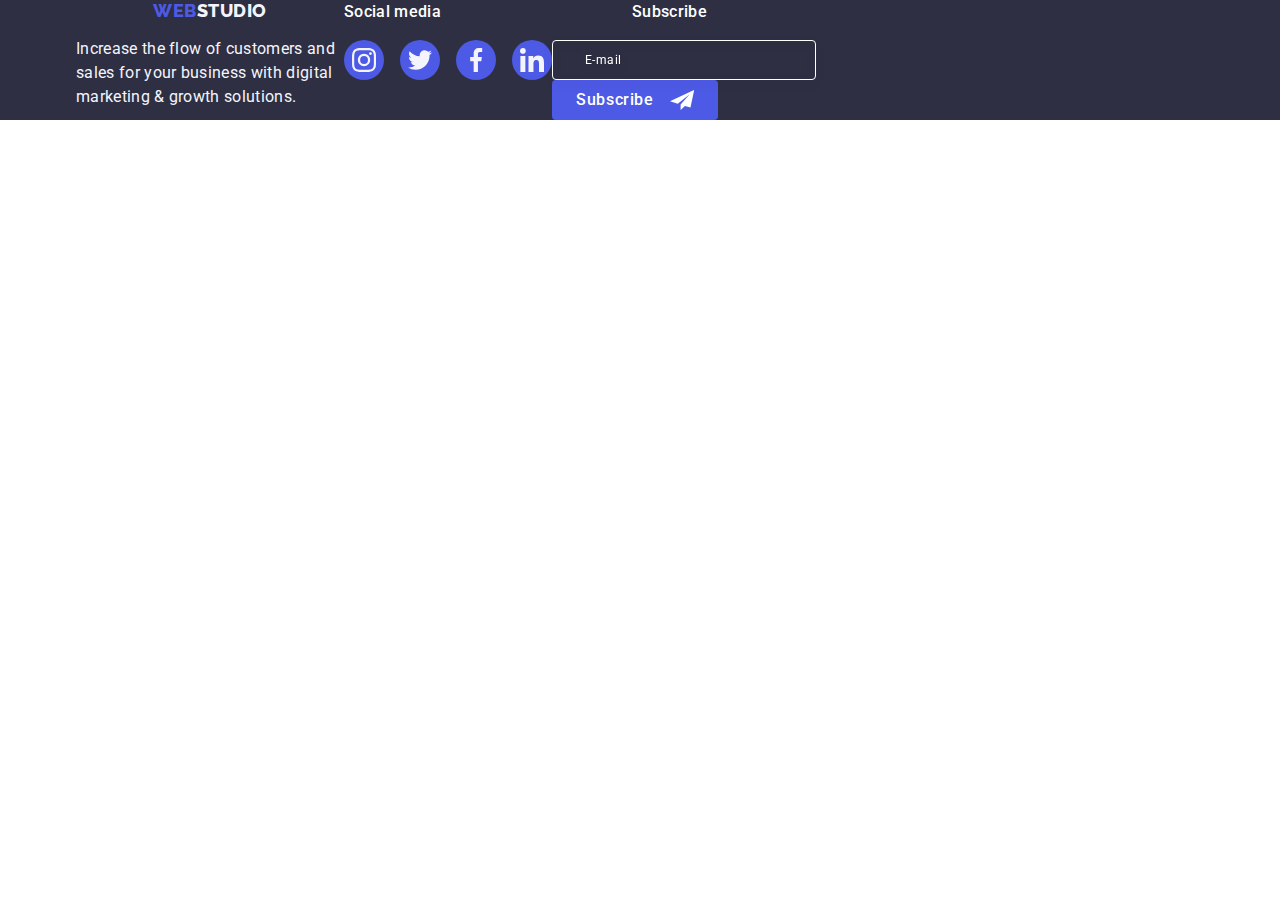
==== commit c9767403: "commit" ====
--- a/index.html
+++ b/index.html
@@ -146,8 +146,8 @@
         </div>
       </section>-->
       <!--СЕКЦИЯ OUR TEAM-->
-      <section class="section-team">
-        <div class="container">
+      <!--<section class="section-team">
+        <div class="container team-container">
           <h2 class="team-title">Our Team</h2>
           <ul class="team-list list">
             <li class="team-block list">
@@ -388,7 +388,7 @@
             </li>
           </ul>
         </div>
-      </section>
+      </section>-->
       <!--<section class="customers-section">
         <div class="container">
           <h2 class="customers-name">Customers</h2>
@@ -463,10 +463,11 @@
             </li>
           </ul>
         </div>
-      </section>-->
+      </section>
+      -->
     </main>
     <!--ФУТЕР-->
-    <!--<footer class="footer">
+    <footer class="footer">
       <div class="container footer-container">
         <div class="footer-block">
           <a href="./index.html" class="nav-item-footer link"
@@ -547,7 +548,7 @@
           </form>
         </div>
       </div>
-    </footer>-->
+    </footer>
     <!--<div class="backdrop is-hidden" data-modal>
       <div class="modal">
         <button type="button" class="modal-close" data-modal-close>
--- a/css/style.css
+++ b/css/style.css
@@ -289,17 +289,13 @@
 .team-block {
   background-color: #ffffff;
   /*width: calc((100% - 72px) / 4);*/
-  width: 100%;
+  width: 264px;
   border-radius: 0px 0px 4px 4px;
   box-shadow: 0px 1px 6px rgba(46, 47, 66, 0.08),
     0px 1px 1px rgba(46, 47, 66, 0.16), 0px 2px 1px rgba(46, 47, 66, 0.08);
-  padding-left: 82px;
-  padding-right: 82px;
 }
 
 .team-list {
-  display: flex;
-  flex-wrap: wrap;
   gap: 24px;
 }
 
@@ -383,15 +379,12 @@
   letter-spacing: 0.02em;
   text-transform: capitalize;
   color: #2e2f42;
-  margin-bottom: 72px;
 }
 
 .customers-list {
   display: flex;
-  flex-direction: row;
-  align-items: flex-start;
-  padding-bottom: 120px;
-  gap: 24px;
+  flex-wrap: wrap;
+  gap: 16px;
 }
 
 .costomers-link {
@@ -416,9 +409,9 @@
 }
 
 .customers-item {
-  width: 168px;
-  height: 88px;
-  display: flex;
+  width: calc((100% - 48px) / 2);
+  display: flex;
+  margin-top: 72px;
 }
 
 .customers-icon {
@@ -449,7 +442,6 @@
 
 .footer {
   background: #2e2f42;
-  padding: 100px 0;
 }
 
 .footer-text {
@@ -457,18 +449,11 @@
   line-height: 1.5;
   letter-spacing: 0.02em;
   color: #f4f4fd;
-  width: 264px;
-}
-
-.footer-container {
-  display: flex;
-  justify-content: left;
-
-  align-items: baseline;
+  width: 268px;
+  display: flex;
 }
 
 .footer-block {
-  margin-right: 120px;
 }
 
 .footer-soc-list {
@@ -523,7 +508,8 @@
   letter-spacing: 0.03em;
   text-transform: uppercase;
   color: #4d5ae5;
-  display: inline-block;
+  display: flex;
+  justify-content: center;
   margin-bottom: 16px;
 }
 
@@ -955,9 +941,6 @@
 }
 
 .footer-form {
-  display: flex;
-  margin-left: 80px;
-  gap: 24px;
 }
 
 .footer-item-check {
--- a/css/media.css
+++ b/css/media.css
@@ -1,12 +1,12 @@
-@media screen and (min-width: 480px) {
+@media screen and (min-width: 428px) {
   .container {
-    max-width: 468px;
+    max-width: 426px;
   }
 }
 
 @media screen and (min-width: 768px) {
-  .container {
-    max-width: 767px;
+  .team-container {
+    max-width: 582px;
   }
 
   .hero-title {
@@ -33,15 +33,24 @@
     padding-left: 108px;
     padding-right: 108px;
   }*/
-
   .team-list {
     display: flex;
+    flex-wrap: wrap;
+    gap: 24px;
+  }
+  .team-block {
+    width: 264px;
+  }
+  .customers-item {
+    width: calc((100% - 48px) / 3);
+    display: flex;
+    margin-top: 72px;
   }
 }
 
 @media screen and (min-width: 1158px) {
   .container {
-    max-width: 1128px;
+    max-width: 1158px;
   }
   .hero-title {
     font-weight: 700;
@@ -95,4 +104,20 @@
     padding-top: 120px;
     padding-bottom: 120px;
   }
+
+  .customers-list {
+    display: flex;
+    flex-wrap: nowrap;
+    flex-direction: row;
+    align-items: flex-start;
+    padding-bottom: 120px;
+    gap: 24px;
+  }
+
+  .footer-container {
+    display: flex;
+    justify-content: left;
+
+    align-items: baseline;
+  }
 }
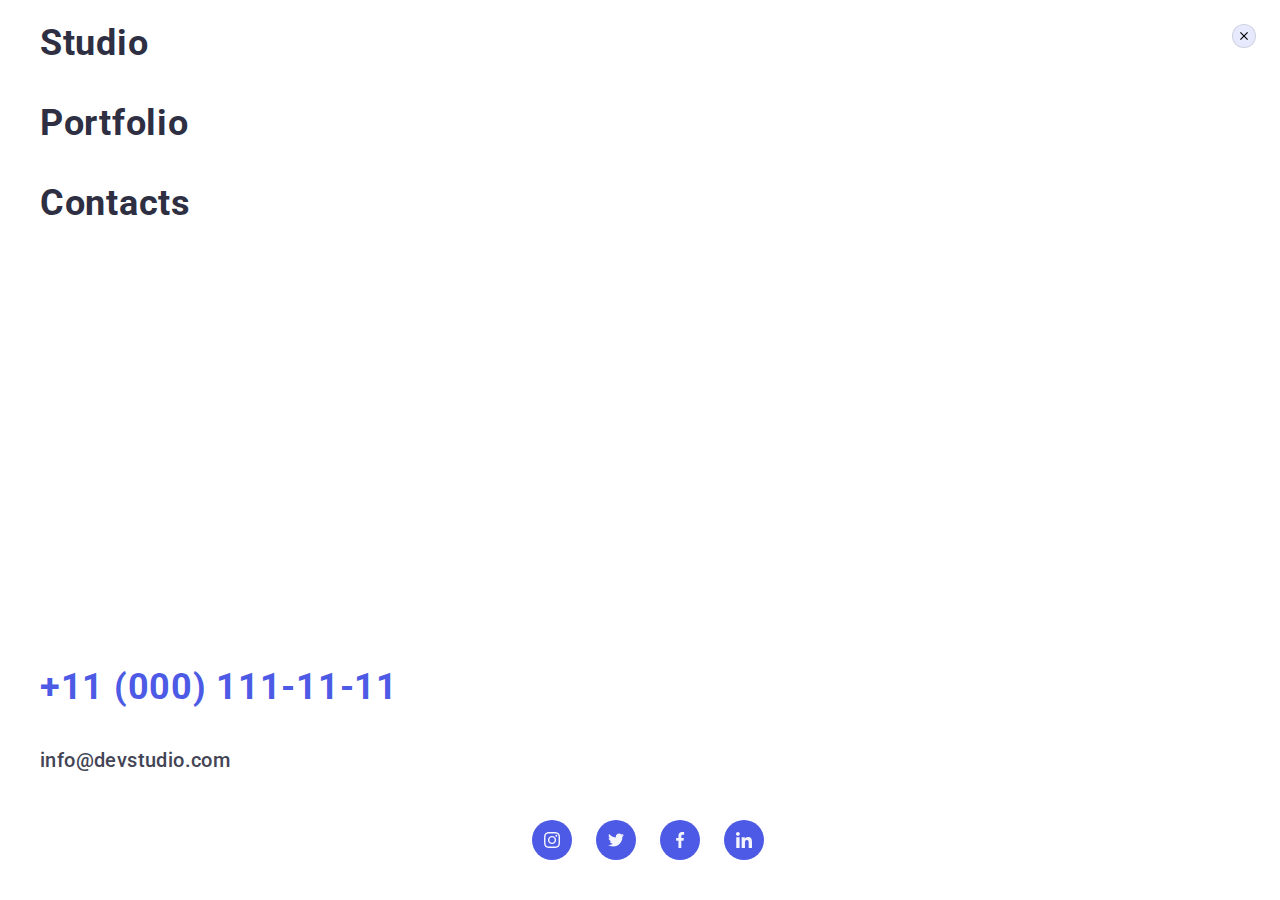
==== commit 9feff832: "commit" ====
--- a/index.html
+++ b/index.html
@@ -20,7 +20,7 @@
   </head>
   <body>
     <!--Шапка сайту-->
-    <!--<header class="page-header">
+    <header class="page-header">
       <div class="container heder-conteiner">
         <nav class="navigation">
           <a href="./index.html" class="nav-item link"
@@ -58,8 +58,103 @@
             </li>
           </ul>
         </address>
+        <button type="button" class="menu-open-btn" data-menu-open>
+          <svg class="btn-menu-icon" width="32" height="22">
+            <use href="./images/icons.svg#icon-menu-hamburger"></use>
+          </svg>
+        </button>
       </div>
-    </header>-->
+      <div class="mob-menu" data-menu>
+        <div>
+          <button type="button" class="modal-close" data-menu-close>
+            <svg class="modal-close-icon" width="8" height="8">
+              <use href="./images/icons.svg#icon-close-black"></use>
+            </svg>
+          </button>
+          <ul class="mob-menu-list list">
+            <li class="mob-menu-page">
+              <a href="./index.html" class="mob-menu-item current-page link"
+                >Studio</a
+              >
+            </li>
+            <li class="mob-menu-page">
+              <a href="./portfolio.html" class="mob-menu-item link"
+                >Portfolio</a
+              >
+            </li>
+            <li class="mob-menu-page">
+              <a href="" class="mob-menu-item link">Contacts</a>
+            </li>
+          </ul>
+        </div>
+
+        <div>
+          <address class="mob-adress-nav">
+            <ul class="mob-address-list list">
+              <li>
+                <a href="tel:+110001111111" class="mob-adress-item mob-tel link"
+                  >+11 (000) 111-11-11</a
+                >
+              </li>
+              <li>
+                <a
+                  href="mailto:info@devstudio.com"
+                  class="mob-adress-item mob-email link"
+                  >info@devstudio.com</a
+                >
+              </li>
+            </ul>
+          </address>
+          <ul class="mob-soc-list list">
+            <li class="mob-soc-item">
+              <a
+                href=""
+                class="mob-soc-link link"
+                target="_blank"
+                rel="nooperen noreferrer"
+              >
+                <svg class="mob-soc-icon" width="16" height="16">
+                  <use href="./images/icons.svg#icon-instagram"></use>
+                </svg>
+              </a>
+            </li>
+            <li class="mob-soc-item">
+              <a
+                href=""
+                class="mob-soc-link link"
+                target="_blank"
+                rel="nooperen noreferrer"
+                ><svg class="mob-soc-icon" width="16" height="16">
+                  <use href="./images/icons.svg#icon-twitter"></use>
+                </svg>
+              </a>
+            </li>
+            <li class="mob-soc-item">
+              <a
+                href=""
+                class="mob-soc-link link"
+                target="_blank"
+                rel="nooperen noreferrer"
+                ><svg class="mob-soc-icon" width="16" height="16">
+                  <use href="./images/icons.svg#icon-facebook"></use>
+                </svg>
+              </a>
+            </li>
+            <li class="mob-soc-item">
+              <a
+                href=""
+                class="mob-soc-link link"
+                target="_blank"
+                rel="nooperen noreferrer"
+                ><svg class="mob-soc-icon" width="16" height="16">
+                  <use href="./images/icons.svg#icon-linkedin"></use>
+                </svg>
+              </a>
+            </li>
+          </ul>
+        </div>
+      </div>
+    </header>
     <main>
       <!--CЕКЦИЯ HERO-->
       <!-- <section class="hero">
@@ -467,7 +562,7 @@
       -->
     </main>
     <!--ФУТЕР-->
-    <footer class="footer">
+    <!--<footer class="footer">
       <div class="container footer-container">
         <div class="footer-block">
           <a href="./index.html" class="nav-item-footer link"
@@ -548,8 +643,8 @@
           </form>
         </div>
       </div>
-    </footer>
-    <!--<div class="backdrop is-hidden" data-modal>
+    </footer>-->
+    <div class="backdrop is-hidden" data-modal>
       <div class="modal">
         <button type="button" class="modal-close" data-modal-close>
           <svg class="modal-close-icon" width="8" height="8">
@@ -639,6 +734,7 @@
     <script>
       AOS.init();
     </script>
-    <script src="./js/modal.js"></script>-->
+    <script src="./js/modal.js"></script>
+    <script src="./js/menu.js"></script>
   </body>
 </html>
--- a/css/style.css
+++ b/css/style.css
@@ -43,7 +43,7 @@
 .heder-conteiner {
   display: flex;
   border-bottom: 1px solid #e7e9fc;
-  height: 72px;
+  height: 70px;
 }
 
 .container {
@@ -90,10 +90,58 @@
 }
 
 .site-nav {
-  display: flex;
+  display: none;
   gap: 40px;
   align-items: center;
-  padding: 24px 0;
+}
+
+.btn-menu-icon {
+  stroke: #2e2f42;
+}
+
+.menu-open-btn {
+  background: none;
+  border: none;
+}
+
+.mob-menu {
+  position: fixed;
+  top: 0;
+  z-index: 100;
+  width: 100vw;
+  height: 100vh;
+  background-color: #ffffff;
+  padding: 24px 24px 40px 40px;
+  display: flex;
+  flex-direction: column;
+  justify-content: space-between;
+}
+
+.mob-soc-list {
+  display: flex;
+  justify-content: center;
+  gap: 24px;
+}
+
+.mob-soc-item {
+  width: 40px;
+  height: 40px;
+}
+
+.mob-soc-icon {
+  fill: #f4f4fd;
+}
+.mob-soc-link {
+  width: 100%;
+  height: 100%;
+  background-color: #4d5ae5;
+  border-radius: 50%;
+  display: flex;
+  justify-content: center;
+  align-items: center;
+  transition-property: background-color;
+  transition-duration: 250ms;
+  transition-timing-function: cubic-bezier(0.4, 0, 0.2, 1);
 }
 
 .site-nav-item {
@@ -137,7 +185,7 @@
 }
 
 .adress-nav {
-  display: flex;
+  display: none;
   font-style: normal;
   margin-left: auto;
   align-items: center;
@@ -160,6 +208,10 @@
 .adress-item:hover,
 .adress-item:focus {
   color: #404bbf;
+}
+
+.menu-open-btn {
+  margin-left: auto;
 }
 
 .hero {
@@ -441,6 +493,9 @@
 }
 
 .footer {
+  display: flex;
+  padding-top: 97px;
+  padding-bottom: 96px;
   background: #2e2f42;
 }
 
@@ -450,10 +505,12 @@
   letter-spacing: 0.02em;
   color: #f4f4fd;
   width: 268px;
-  display: flex;
-}
-
-.footer-block {
+}
+
+.footer-container {
+  display: flex;
+  flex-direction: column;
+  align-items: center;
 }
 
 .footer-soc-list {
@@ -482,7 +539,10 @@
   /* identical to box height, or 150% */
   letter-spacing: 0.02em;
   color: #ffffff;
+  margin-top: 72px;
   margin-bottom: 16px;
+  display: flex;
+  justify-content: center;
 }
 
 .footer-soc-link {
@@ -693,6 +753,48 @@
     border 250ms cubic-bezier(0.4, 0, 0.2, 1);
 }
 
+.mob-menu-item {
+  font-weight: 700;
+  font-size: 36px;
+  line-height: 1.11;
+  letter-spacing: 0.02em;
+  text-transform: capitalize;
+  color: #2e2f42;
+}
+
+.mob-menu-page:not(:last-child) {
+  margin-bottom: 40px;
+}
+
+.mob-adress-item {
+  font-style: normal;
+  width: 353px;
+}
+
+.mob-tel {
+  font-weight: 700;
+  font-size: 36px;
+  line-height: 1.11;
+  letter-spacing: 0.02em;
+  text-transform: capitalize;
+  color: #4d5ae5;
+}
+
+.mob-email {
+  font-weight: 500;
+  font-size: 20px;
+  line-height: 1.2;
+  letter-spacing: 0.02em;
+  color: #434455;
+}
+
+.mob-address-list {
+  display: flex;
+  flex-direction: column;
+  gap: 40px;
+  margin-bottom: 48px;
+}
+
 .modal-close:hover,
 .modal-close:focus {
   background: #404bbf;
@@ -896,6 +998,7 @@
   color: #ffffff;
   margin-left: 80px;
   margin-bottom: 16px;
+  margin-top: 72px;
 }
 
 .footer-input::placeholder {
@@ -924,6 +1027,7 @@
   cursor: pointer;
   background-color: #4d5ae5;
   border: none;
+  margin-top: 16px;
 }
 
 .footer-btn:hover,
--- a/css/media.css
+++ b/css/media.css
@@ -45,6 +45,40 @@
     width: calc((100% - 48px) / 3);
     display: flex;
     margin-top: 72px;
+  }
+  .footer-container {
+    max-width: 582px;
+    flex-direction: row;
+    flex-wrap: wrap;
+    gap: 24px;
+    justify-content: start;
+    align-items: baseline;
+  }
+  .footer-form {
+    display: flex;
+    justify-content: start;
+    align-items: baseline;
+    gap: 24px;
+  }
+
+  .menu-open-btn {
+    display: none;
+  }
+
+  .site-nav {
+    display: flex;
+    gap: 40px;
+    align-items: center;
+    padding: 24px 0;
+  }
+  .adress-nav {
+    display: flex;
+    font-style: normal;
+    margin-left: auto;
+    align-items: center;
+  }
+  .header-container {
+    height: 72px;
   }
 }
 
@@ -117,7 +151,16 @@
   .footer-container {
     display: flex;
     justify-content: left;
+  }
 
-    align-items: baseline;
+  .footer-soc-block {
+    margin-left: 120px;
+  }
+
+  .footer-form {
+    display: flex;
+    justify-content: start;
+    align-items: center;
+    gap: 24px;
   }
 }
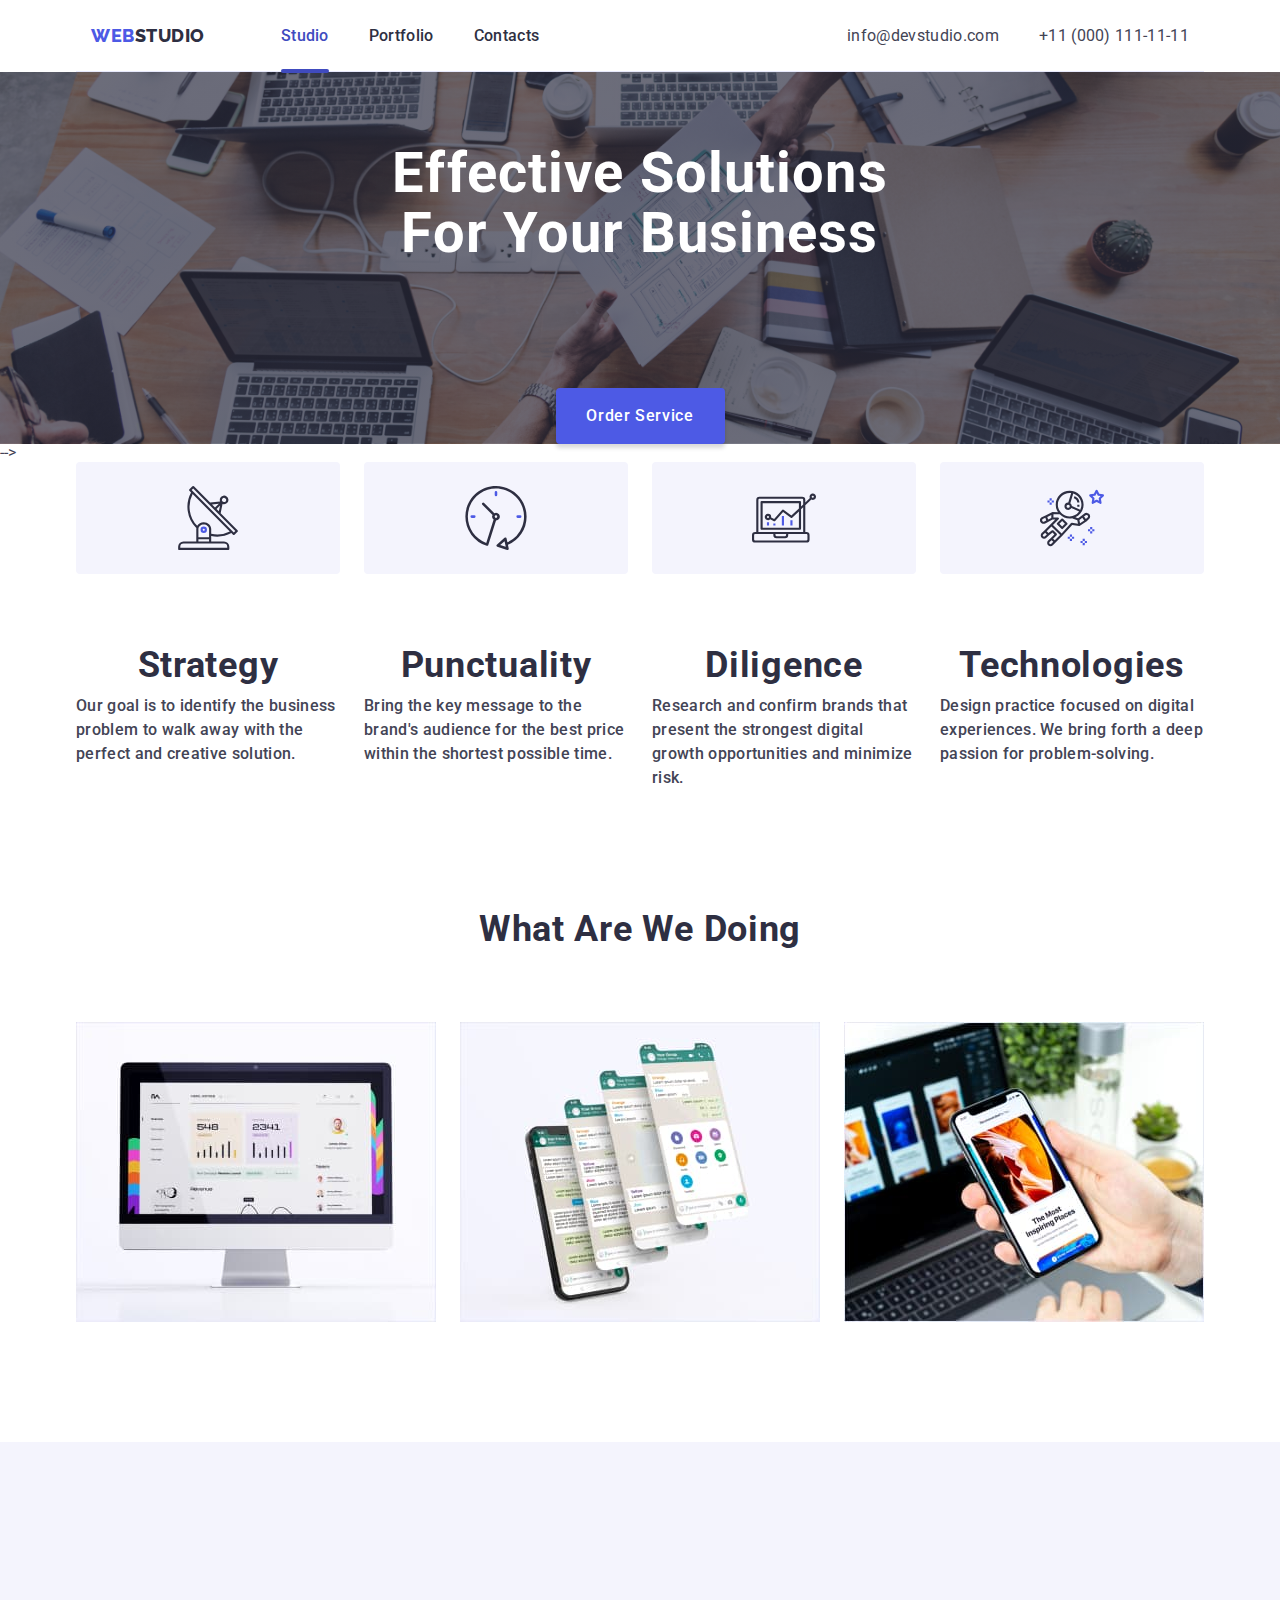
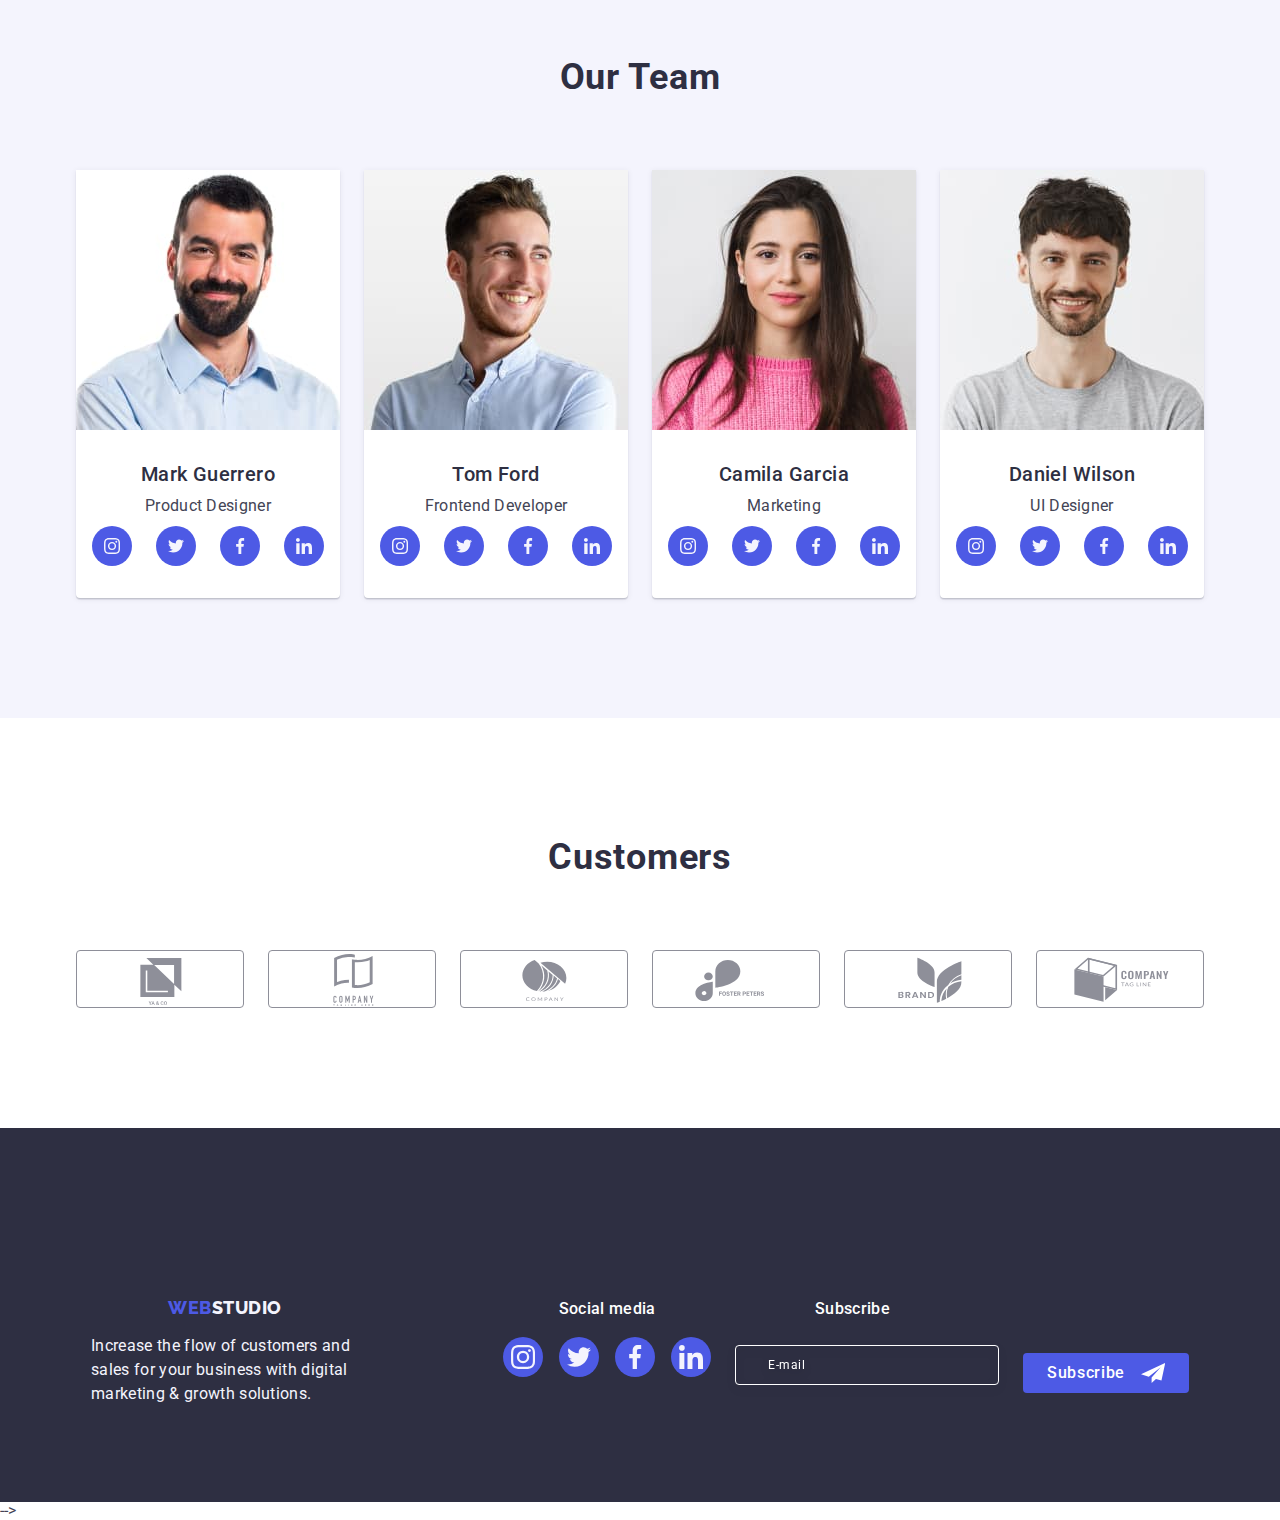
==== commit 392516fb: "commit" ====
--- a/index.html
+++ b/index.html
@@ -157,16 +157,17 @@
     </header>
     <main>
       <!--CЕКЦИЯ HERO-->
-      <!-- <section class="hero">
+      <section class="hero">
         <div class="container">
           <h1 class="hero-title">Effective Solutions for Your Business</h1>
           <button type="button" class="btn-hero" data-modal-open>
             Order Service
           </button>
         </div>
-      </section>-->
+      </section>
+      -->
       <!--CЕКЦИЯ ІНФО-->
-      <!--<section class="info">
+      <section class="info">
         <div class="container container-info">
           <h2 class="title-info visually-hidden">Info</h2>
           <ul class="list-info list">
@@ -222,9 +223,8 @@
           </ul>
         </div>
       </section>
-      -->
       <!--CЕКЦИЯ OUR WORK-->
-      <!--<section class="our-work">
+      <section class="our-work">
         <div class="container our-work-container">
           <h2 class="our-work-title">What are we doing</h2>
           <ul class="our-work-list list">
@@ -239,9 +239,9 @@
             </li>
           </ul>
         </div>
-      </section>-->
+      </section>
       <!--СЕКЦИЯ OUR TEAM-->
-      <!--<section class="section-team">
+      <section class="section-team">
         <div class="container team-container">
           <h2 class="team-title">Our Team</h2>
           <ul class="team-list list">
@@ -483,8 +483,8 @@
             </li>
           </ul>
         </div>
-      </section>-->
-      <!--<section class="customers-section">
+      </section>
+      <section class="customers-section">
         <div class="container">
           <h2 class="customers-name">Customers</h2>
 
@@ -559,10 +559,9 @@
           </ul>
         </div>
       </section>
-      -->
     </main>
     <!--ФУТЕР-->
-    <!--<footer class="footer">
+    <footer class="footer">
       <div class="container footer-container">
         <div class="footer-block">
           <a href="./index.html" class="nav-item-footer link"
@@ -643,7 +642,8 @@
           </form>
         </div>
       </div>
-    </footer>-->
+    </footer>
+    -->
     <div class="backdrop is-hidden" data-modal>
       <div class="modal">
         <button type="button" class="modal-close" data-modal-close>
--- a/css/style.css
+++ b/css/style.css
@@ -186,14 +186,8 @@
 
 .adress-nav {
   display: none;
-  font-style: normal;
-  margin-left: auto;
-  align-items: center;
-}
-.address-list {
-  display: flex;
-  gap: 40px;
-}
+}
+
 .adress-item {
   font-size: 16px;
   line-height: 1.5;
@@ -201,7 +195,6 @@
   color: #434455;
   font-style: normal;
   display: block;
-  padding: 24px 0;
   transition: color 250ms cubic-bezier(0.4, 0, 0.2, 1);
 }
 
@@ -235,8 +228,6 @@
   text-transform: capitalize;
   color: #ffffff;
   padding-top: 72px;
-  padding-left: 54px;
-  padding-right: 54px;
   padding-bottom: 88px;
 }
 
--- a/css/media.css
+++ b/css/media.css
@@ -77,8 +77,23 @@
     margin-left: auto;
     align-items: center;
   }
-  .header-container {
+
+  .adress-list {
+    flex-direction: column;
+    gap: 12px;
+  }
+
+  .heder-conteiner {
+    max-width: 768px;
     height: 72px;
+  }
+
+  .mob-menu {
+    display: none;
+  }
+
+  .our-work {
+    display: none;
   }
 }
 
@@ -163,4 +178,36 @@
     align-items: center;
     gap: 24px;
   }
+
+  .heder-conteiner {
+    max-width: 1128px;
+  }
+
+  .address-list {
+    display: flex;
+    flex-direction: row;
+    gap: 40px;
+  }
+  .adress-item {
+    padding-top: 24px;
+    padding-bottom: 24px;
+  }
+
+  .our-work {
+    display: flex;
+  }
+  .our-work-title {
+    margin-top: 120px;
+  }
+
+  .hero-title {
+    font-size: 56px;
+    line-height: 1.07;
+    text-align: center;
+    letter-spacing: 0.02em;
+    color: var(--first-title-color);
+    max-width: 496px;
+    margin-left: auto;
+    margin-right: auto;
+  }
 }
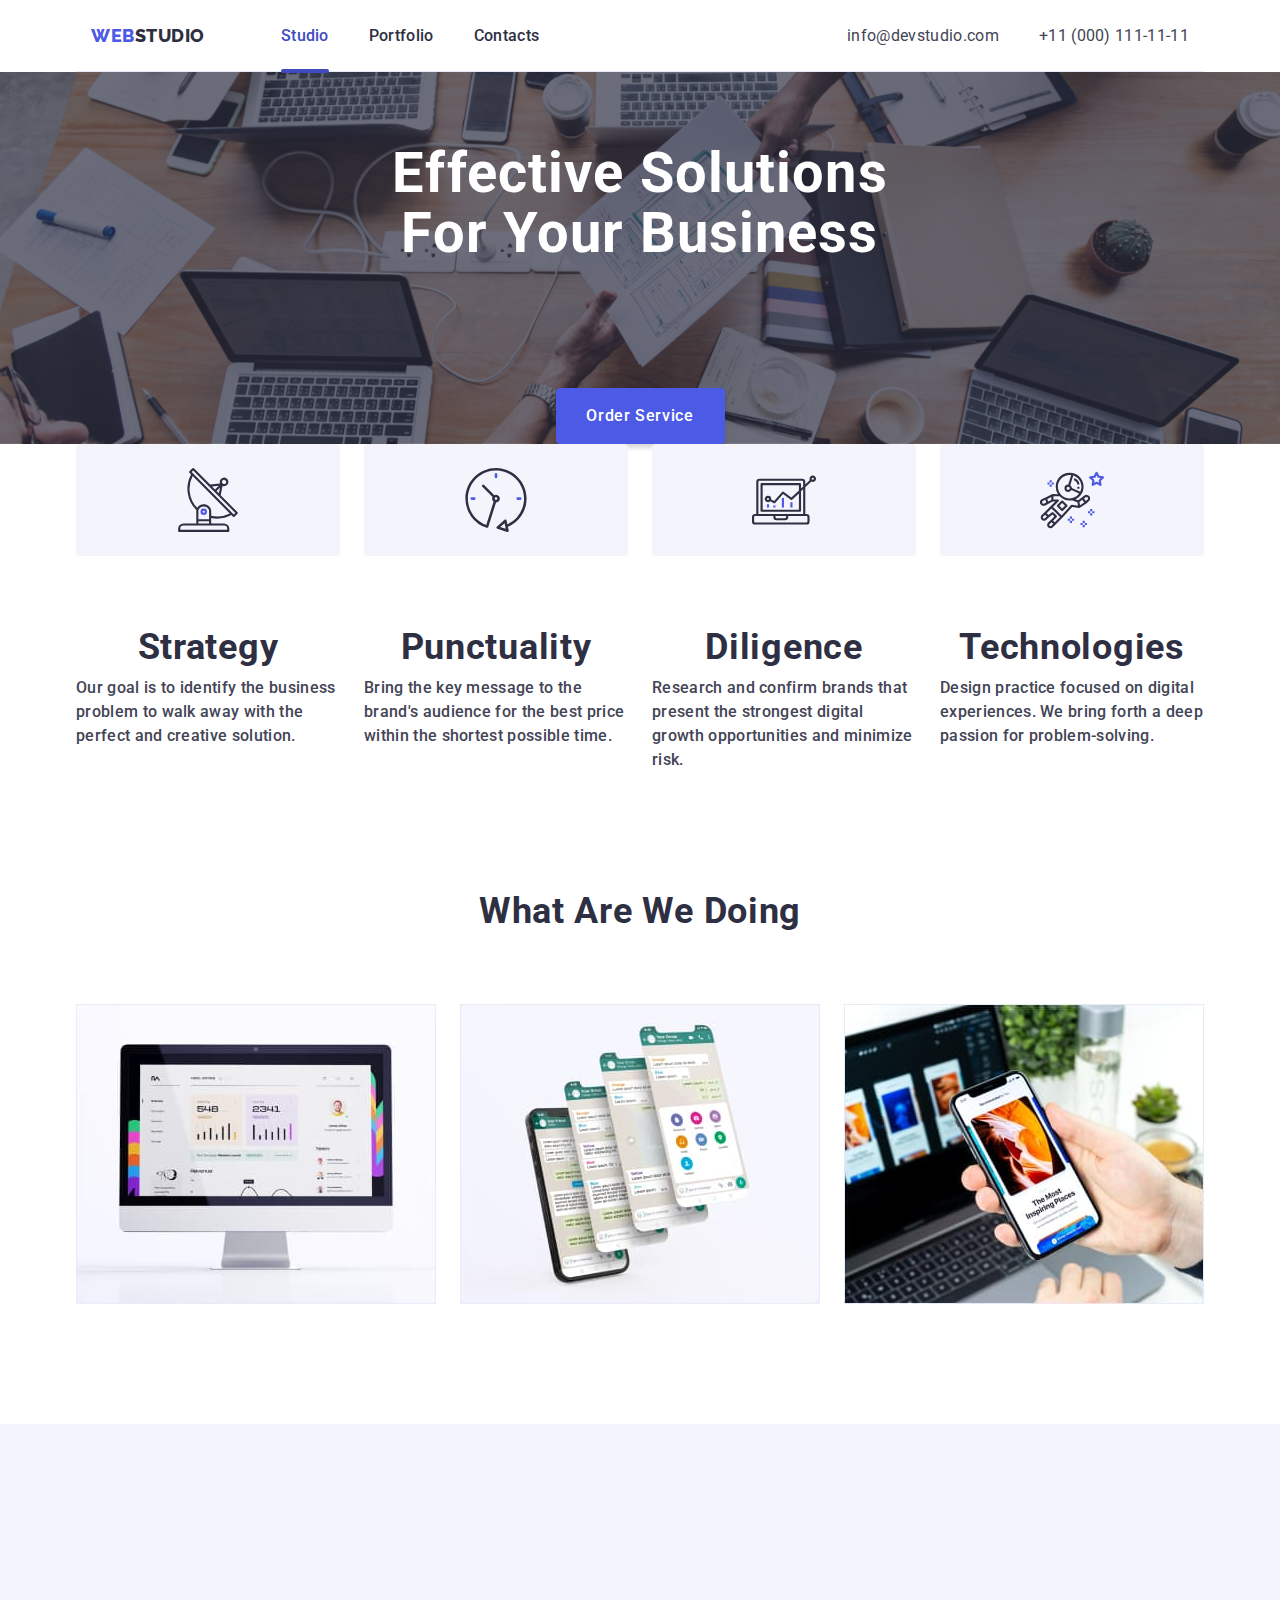
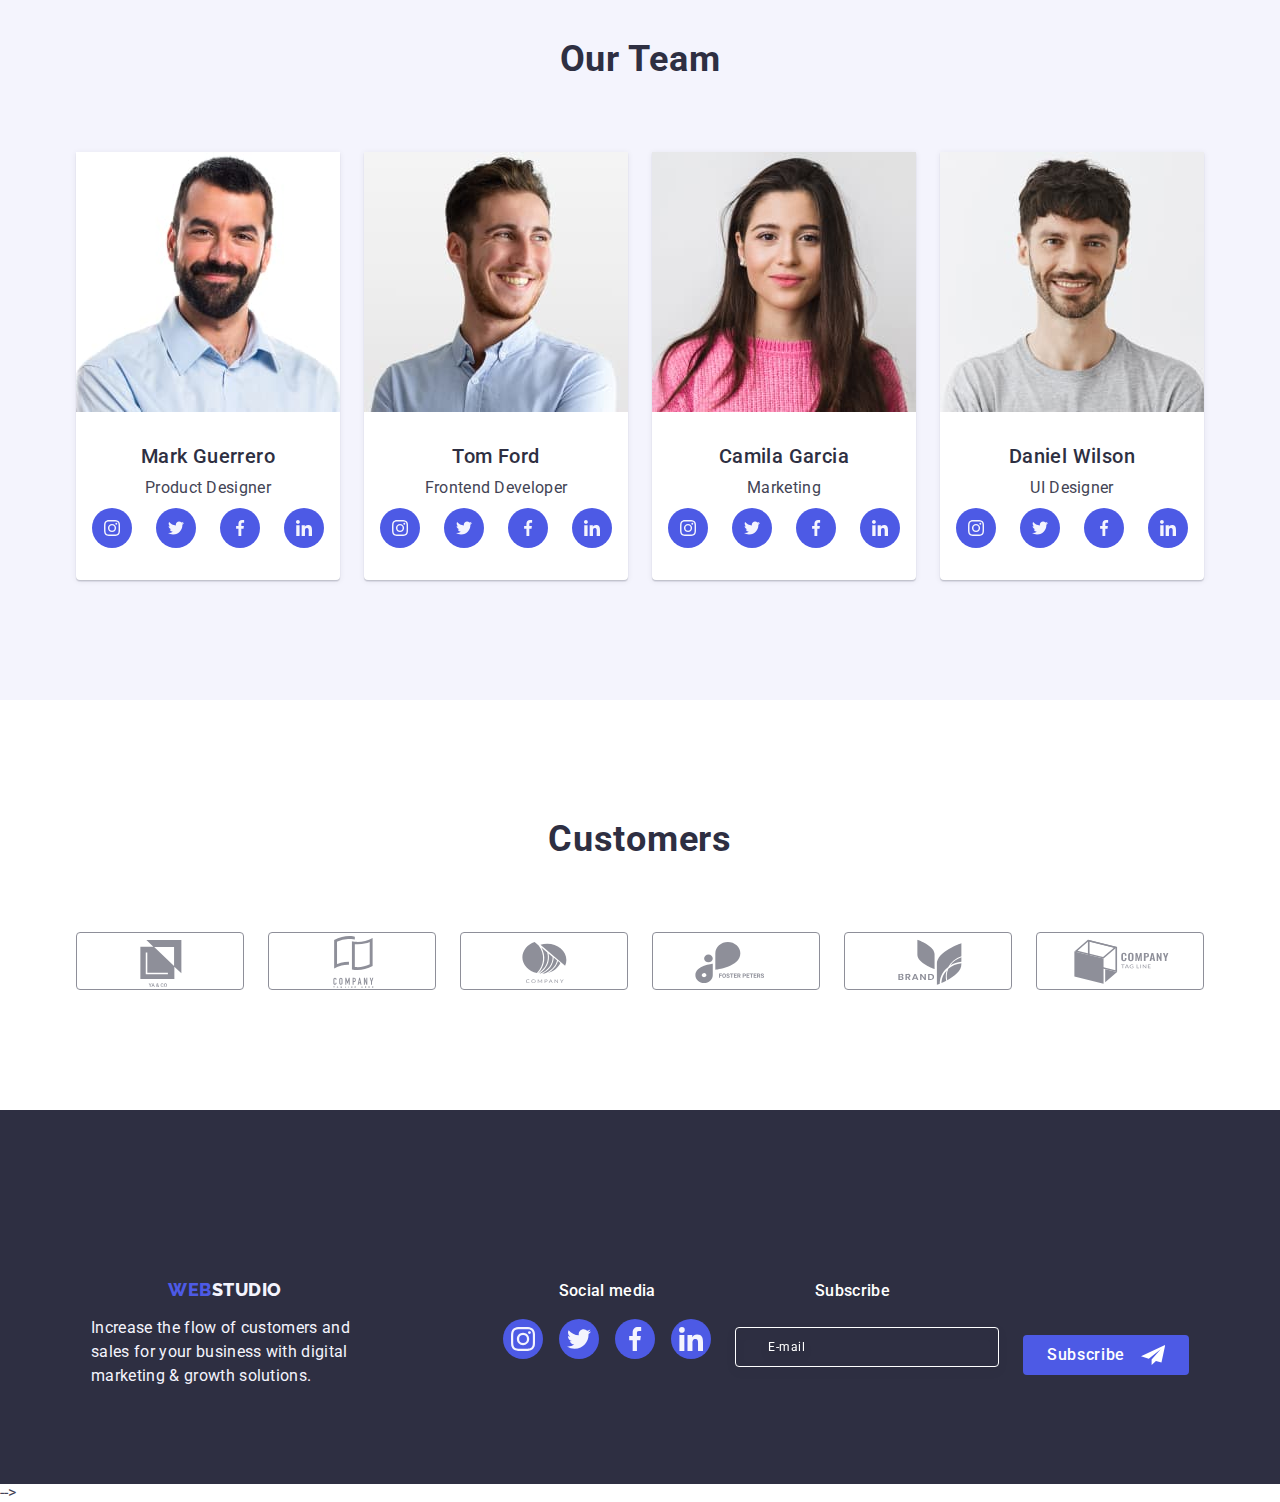
==== commit 7c37bf83: "commit" ====
--- a/index.html
+++ b/index.html
@@ -165,7 +165,6 @@
           </button>
         </div>
       </section>
-      -->
       <!--CЕКЦИЯ ІНФО-->
       <section class="info">
         <div class="container container-info">
@@ -229,13 +228,37 @@
           <h2 class="our-work-title">What are we doing</h2>
           <ul class="our-work-list list">
             <li class="our-work-item">
-              <img src="./images/monitor.jpg" alt="monitor" width="360" />
+              <img
+                srcset="
+                  ./images/monitor.jpg              1x,
+                  ./images/adaptuv/monitor-desk.jpg 2x
+                "
+                src="./images/monitor.jpg"
+                alt="monitor"
+                width="360"
+              />
             </li>
             <li class="our-work-item">
-              <img src="./images/screen.jpg" alt="screen" width="360" />
+              <img
+                srcset="
+                  ./images/screen.jpg                 1x,
+                  ./images/adaptuv/display2x-desk.jpg 2x
+                "
+                src="./images/screen.jpg"
+                alt="screen"
+                width="360"
+              />
             </li>
             <li class="our-work-item">
-              <img src="./images/fone.jpg" alt="fone" width="360" />
+              <img
+                srcset="
+                  ./images/fone.jpg                1x,
+                  ./images/adaptuv/nout2x-desk.jpg 2x
+                "
+                src="./images/fone.jpg"
+                alt="fone"
+                width="360"
+              />
             </li>
           </ul>
         </div>
@@ -247,6 +270,10 @@
           <ul class="team-list list">
             <li class="team-block list">
               <img
+                srcset="
+                  ./images/our-team/mark-guererro.jpg 1x,
+                  ./images/adaptuv/mark-@2x-mob.jpg   2x
+                "
                 src="./images/our-team/mark-guererro.jpg"
                 alt="mark-guererro"
                 width="264"
@@ -308,6 +335,10 @@
             </li>
             <li class="team-block list">
               <img
+                srcset="
+                  ./images/our-team/tom-ford.jpg  1x,
+                  ./images/adaptuv/tom@2x-mob.jpg 2x
+                "
                 src="./images/our-team/tom-ford.jpg"
                 alt="tom-ford"
                 width="264"
@@ -367,6 +398,10 @@
             </li>
             <li class="team-block list">
               <img
+                srcset="
+                  ./images/our-team/camila-garsia.jpg 1x,
+                  ./images/adaptuv/camilla@2x-mob.jpg 2x
+                "
                 src="./images/our-team/camila-garsia.jpg"
                 alt="camila-garsia"
                 width="264"
@@ -425,6 +460,10 @@
             </li>
             <li class="team-block list">
               <img
+                srcset="
+                  ./images/our-team/daniel-wilson.jpg 1x,
+                  ./images/adaptuv/daniel@2x-mob.jpg  2x
+                "
                 src="./images/our-team/daniel-wilson.jpg"
                 alt="daniel-wilson"
                 width="264"
--- a/css/style.css
+++ b/css/style.css
@@ -213,10 +213,23 @@
       rgba(46, 47, 66, 0.7),
       rgba(46, 47, 66, 0.7)
     ),
-    url(../images/people-office.jpg);
+    url(../images/adaptuv/dark-bg1x-mob.jpg);
   background-repeat: no-repeat;
   background-position: center;
   background-size: cover;
+}
+
+@media (min-device-pixel-ratio: 2),
+  (min-resolution: 192dpi),
+  (min-resolution: 2dppx) {
+  .hero {
+    background: #2e2f42;
+    background-image: linear-gradient(
+        rgba(46, 47, 66, 0.7),
+        rgba(46, 47, 66, 0.7)
+      ),
+      url(../images/adaptuv/dark-bg2x-mob.jpg);
+  }
 }
 
 .hero-title {
@@ -428,6 +441,7 @@
   display: flex;
   flex-wrap: wrap;
   gap: 16px;
+  padding-bottom: 96px;
 }
 
 .costomers-link {
--- a/css/media.css
+++ b/css/media.css
@@ -1,12 +1,45 @@
+@media screen and (min-width: 320px) {
+  .our-work {
+    display: none;
+  }
+}
 @media screen and (min-width: 428px) {
   .container {
     max-width: 426px;
   }
+  .our-work {
+    display: none;
+  }
 }
 
 @media screen and (min-width: 768px) {
   .team-container {
     max-width: 582px;
+  }
+
+  .hero {
+    background: #2e2f42;
+    background-image: linear-gradient(
+        rgba(46, 47, 66, 0.7),
+        rgba(46, 47, 66, 0.7)
+      ),
+      url(../images/adaptuv/dark-bg-tablet.jpg);
+    background-repeat: no-repeat;
+    background-position: center;
+    background-size: cover;
+  }
+
+  @media (min-device-pixel-ratio: 2),
+    (min-resolution: 192dpi),
+    (min-resolution: 2dppx) {
+    .hero {
+      background: #2e2f42;
+      background-image: linear-gradient(
+          rgba(46, 47, 66, 0.7),
+          rgba(46, 47, 66, 0.7)
+        ),
+        url(../images/adaptuv/dark-bg@2x-tablet.jpg);
+    }
   }
 
   .hero-title {
@@ -101,6 +134,32 @@
   .container {
     max-width: 1158px;
   }
+
+  .hero {
+    background: #2e2f42;
+    background-image: linear-gradient(
+        rgba(46, 47, 66, 0.7),
+        rgba(46, 47, 66, 0.7)
+      ),
+      url(../images/people-office.jpg);
+    background-repeat: no-repeat;
+    background-position: center;
+    background-size: cover;
+  }
+
+  @media (min-device-pixel-ratio: 2),
+    (min-resolution: 192dpi),
+    (min-resolution: 2dppx) {
+    .hero {
+      background: #2e2f42;
+      background-image: linear-gradient(
+          rgba(46, 47, 66, 0.7),
+          rgba(46, 47, 66, 0.7)
+        ),
+        url(../images/adaptuv/people-office-2x.jpg);
+    }
+  }
+
   .hero-title {
     font-weight: 700;
     font-size: 56px;
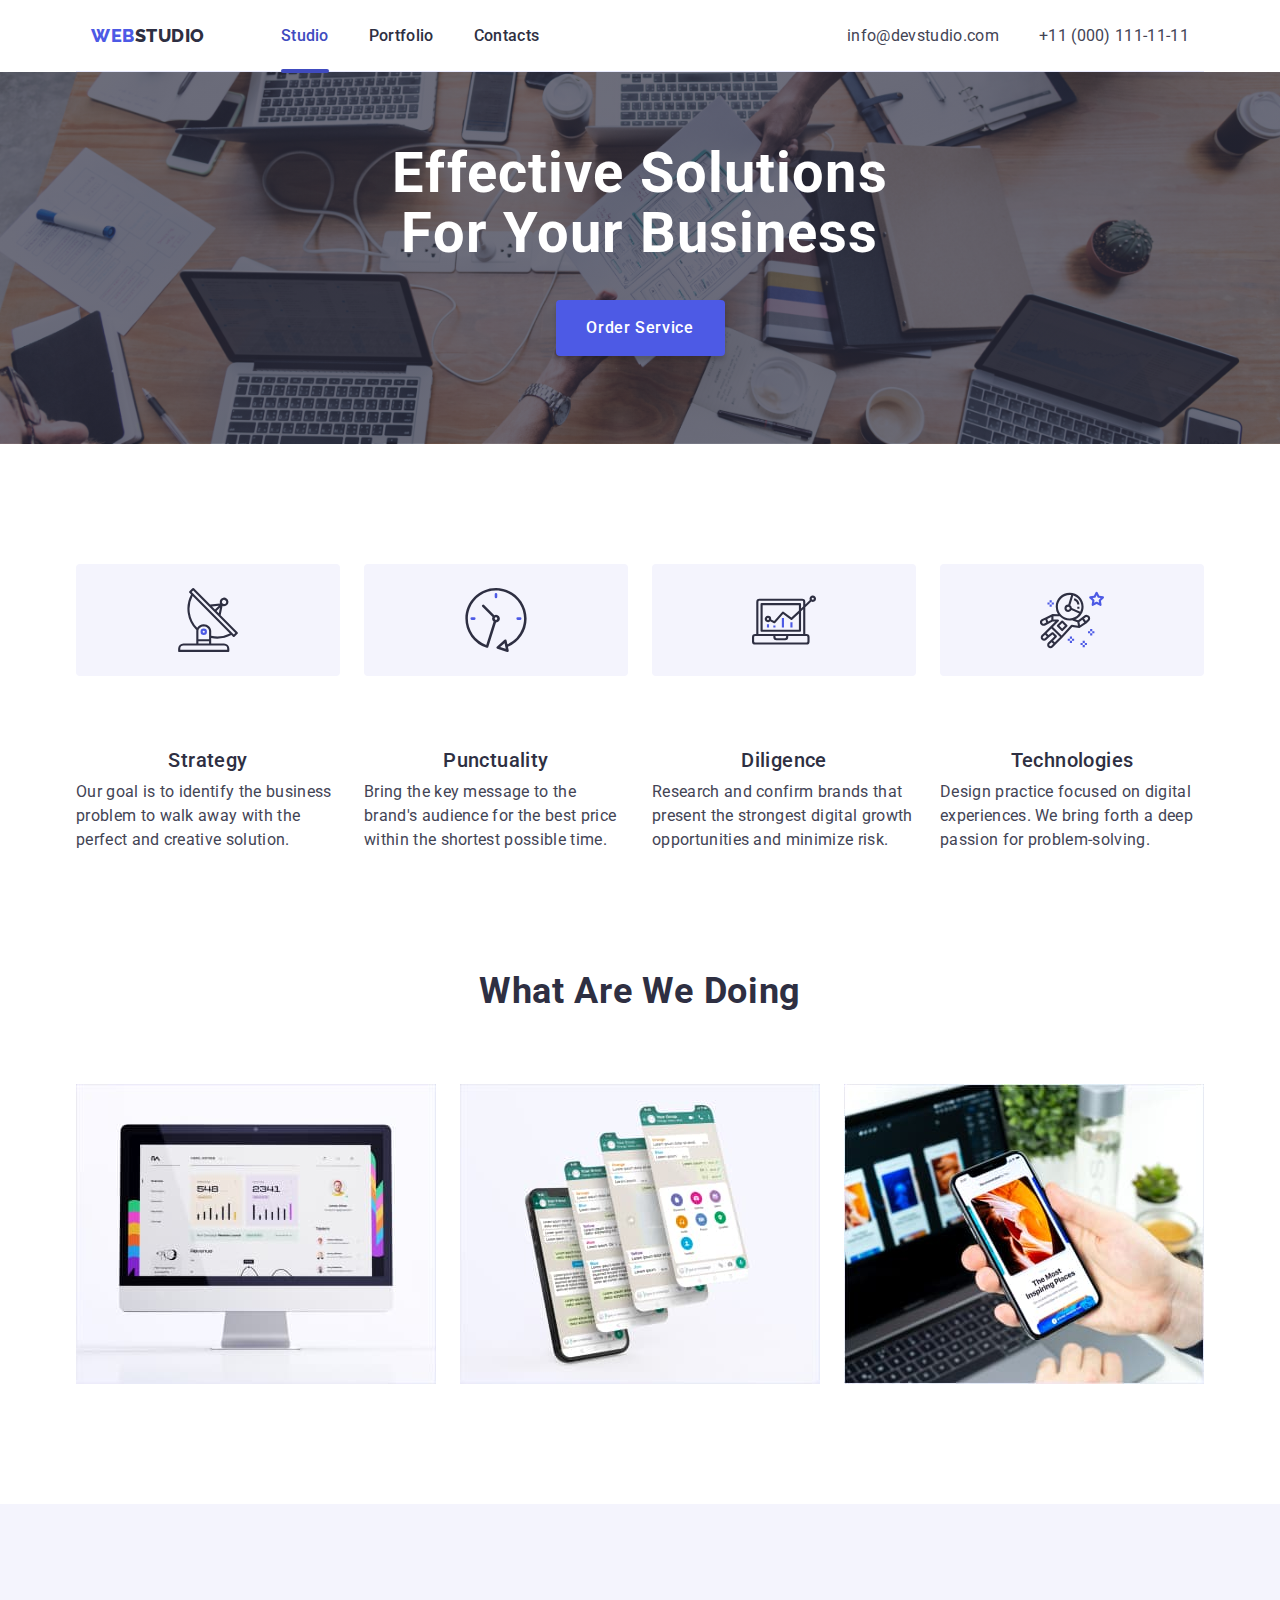
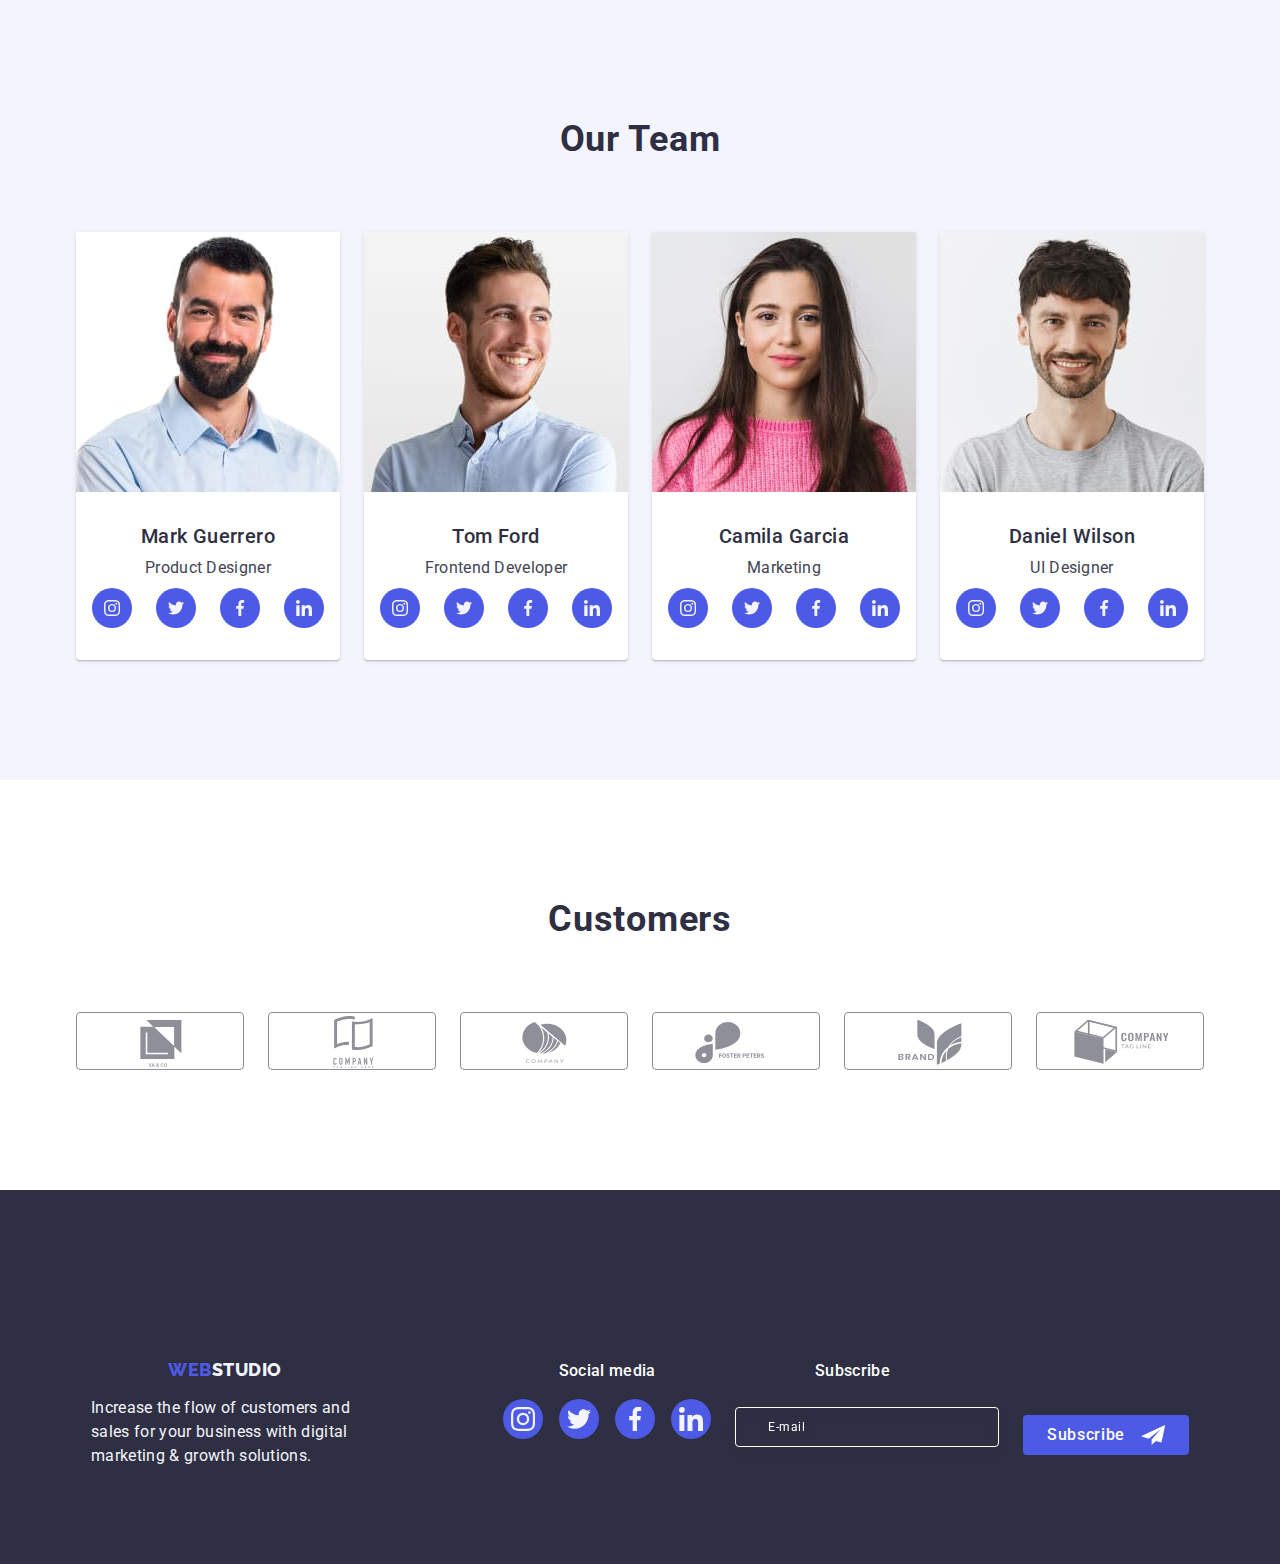
==== commit 7bfe9c16: "commit" ====
--- a/index.html
+++ b/index.html
@@ -682,7 +682,6 @@
         </div>
       </div>
     </footer>
-    -->
     <div class="backdrop is-hidden" data-modal>
       <div class="modal">
         <button type="button" class="modal-close" data-modal-close>
--- a/css/style.css
+++ b/css/style.css
@@ -217,6 +217,8 @@
   background-repeat: no-repeat;
   background-position: center;
   background-size: cover;
+  padding-top: 72px;
+  padding-bottom: 88px;
 }
 
 @media (min-device-pixel-ratio: 2),
@@ -240,8 +242,6 @@
   letter-spacing: 0.02em;
   text-transform: capitalize;
   color: #ffffff;
-  padding-top: 72px;
-  padding-bottom: 88px;
 }
 
 .btn-hero {
@@ -313,7 +313,7 @@
 }
 
 .post-cats-text {
-  font-weight: 500;
+  font-weight: 400;
   font-size: 16px;
   line-height: 1.5;
   letter-spacing: 0.02em;
--- a/css/media.css
+++ b/css/media.css
@@ -192,6 +192,18 @@
     transition: background-color 250ms cubic-bezier(0.4, 0, 0.2, 1);
   }
 
+  .info {
+    margin-top: 120px;
+  }
+
+  .post-cats-title {
+    font-weight: 500;
+    font-size: 20px;
+    line-height: 1.2;
+    letter-spacing: 0.02em;
+    color: #2e2f42;
+  }
+
   .list-info {
     display: flex;
     flex-direction: row;
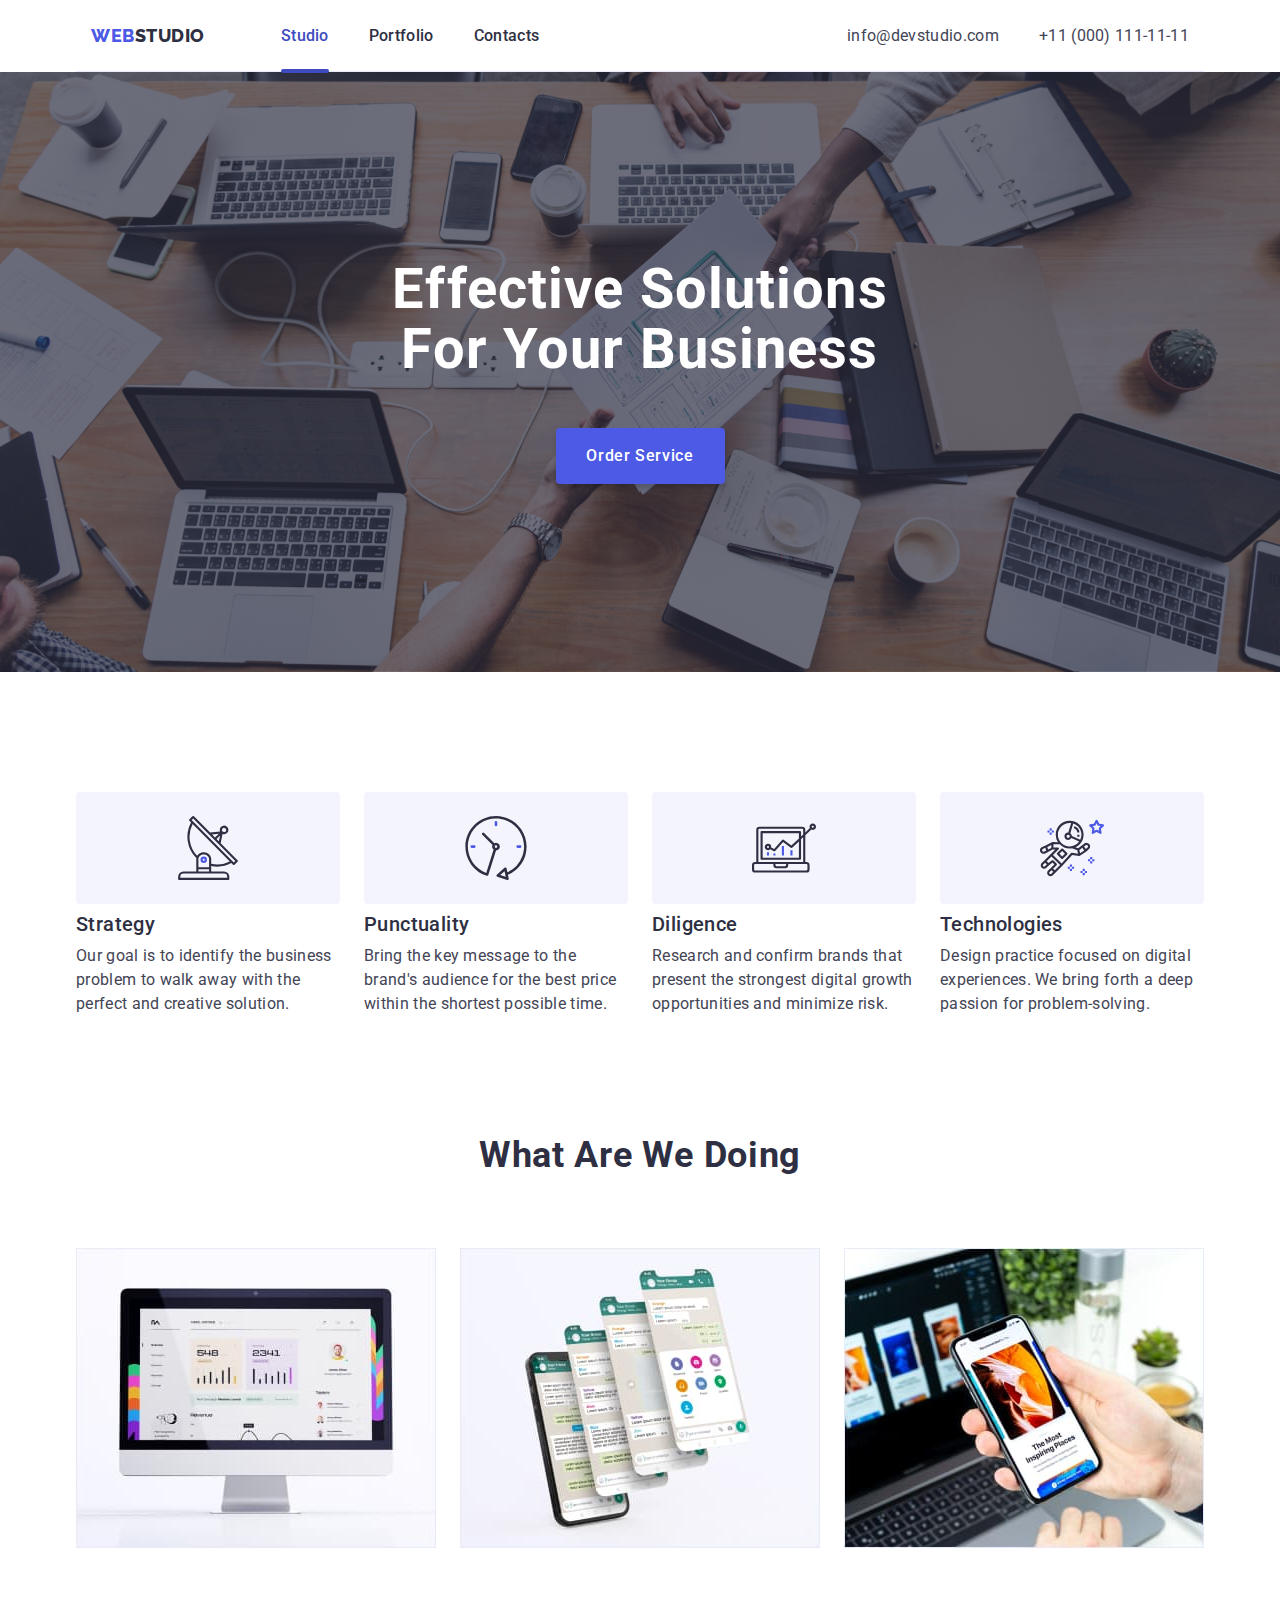
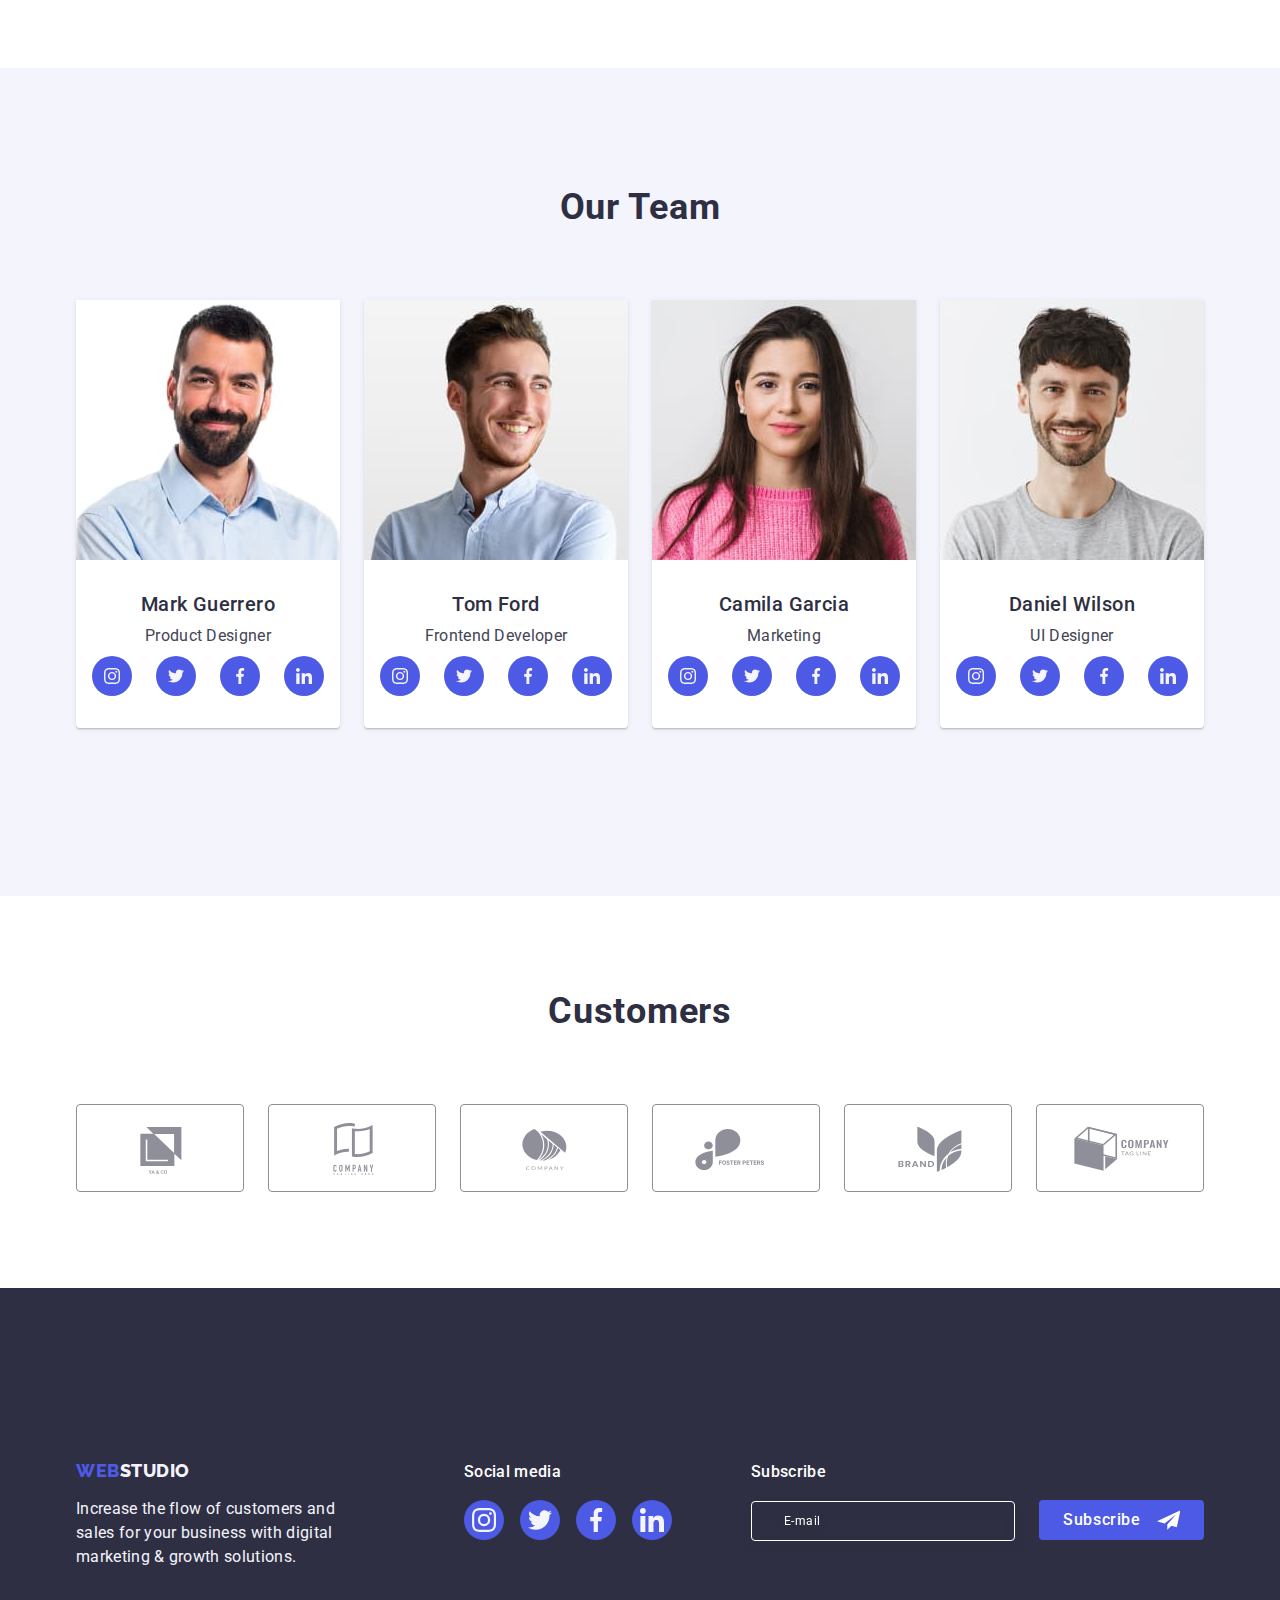
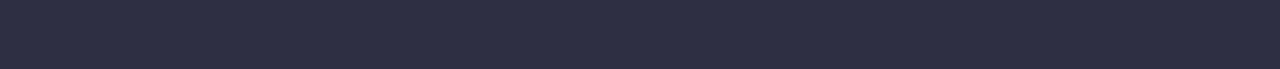
==== commit defc6a82: "commit" ====
--- a/index.html
+++ b/index.html
@@ -524,7 +524,7 @@
         </div>
       </section>
       <section class="customers-section">
-        <div class="container">
+        <div class="container customers-container">
           <h2 class="customers-name">Customers</h2>
 
           <ul class="customers-list list">
--- a/css/style.css
+++ b/css/style.css
@@ -33,6 +33,10 @@
 
 img {
   display: block;
+}
+
+.our-work {
+  display: none;
 }
 /*========HEADER========*/
 .page-header {
@@ -217,8 +221,8 @@
   background-repeat: no-repeat;
   background-position: center;
   background-size: cover;
-  padding-top: 72px;
-  padding-bottom: 88px;
+  padding-top: 112px;
+  padding-bottom: 112px;
 }
 
 @media (min-device-pixel-ratio: 2),
@@ -235,6 +239,8 @@
 }
 
 .hero-title {
+  max-width: 320px;
+  margin: 0 auto;
   font-weight: 700;
   font-size: 36px;
   line-height: 1.11;
@@ -260,7 +266,7 @@
   align-items: center;
   letter-spacing: 0.04em;
   color: #ffffff;
-  margin-top: 36px;
+  margin-top: 72px;
   margin-left: auto;
   margin-right: auto;
   border: none;
@@ -309,7 +315,10 @@
   text-transform: capitalize;
   color: #2e2f42;
   margin-bottom: 8px;
-  margin-top: 72px;
+}
+
+.post-cats:not(:last-child) {
+  margin-bottom: 72px;
 }
 
 .post-cats-text {
@@ -318,6 +327,10 @@
   line-height: 1.5;
   letter-spacing: 0.02em;
   color: #434455;
+}
+
+.info {
+  padding: 96px 0;
 }
 
 /*our-work-container*/
@@ -363,7 +376,6 @@
   text-transform: capitalize;
   color: var(--title-our-work-color);
   margin-bottom: 72px;
-  margin-top: 96px;
 }
 
 .team-name {
@@ -421,8 +433,17 @@
   fill: #f4f4fd;
 }
 
+.team-container {
+  max-width: 294px;
+}
+
+.section-team {
+  background: #f4f4fd;
+}
+
 .customers-section {
-  padding-top: 120px;
+  padding-top: 96px;
+  padding-bottom: 96px;
 }
 
 .customers-name {
@@ -435,13 +456,13 @@
   letter-spacing: 0.02em;
   text-transform: capitalize;
   color: #2e2f42;
+  margin-bottom: 72px;
 }
 
 .customers-list {
   display: flex;
   flex-wrap: wrap;
-  gap: 16px;
-  padding-bottom: 96px;
+  gap: 72px 16px;
 }
 
 .costomers-link {
@@ -466,9 +487,8 @@
 }
 
 .customers-item {
-  width: calc((100% - 48px) / 2);
-  display: flex;
-  margin-top: 72px;
+  width: calc((100% - 16px) / 2);
+  height: 88px;
 }
 
 .customers-icon {
@@ -498,8 +518,7 @@
 }
 
 .footer {
-  display: flex;
-  padding-top: 97px;
+  padding-top: 96px;
   padding-bottom: 96px;
   background: #2e2f42;
 }
@@ -544,10 +563,10 @@
   /* identical to box height, or 150% */
   letter-spacing: 0.02em;
   color: #ffffff;
+  margin-bottom: 16px;
+  display: flex;
+  justify-content: center;
   margin-top: 72px;
-  margin-bottom: 16px;
-  display: flex;
-  justify-content: center;
 }
 
 .footer-soc-link {
@@ -978,7 +997,7 @@
 }
 
 .footer-input {
-  width: 264px;
+  width: 100%;
   height: 40px;
   border: 1px solid #ffffff;
   filter: drop-shadow(0px 4px 4px rgba(0, 0, 0, 0.15));
@@ -1001,9 +1020,8 @@
   line-height: 1.5;
   letter-spacing: 0.02em;
   color: #ffffff;
-  margin-left: 80px;
-  margin-bottom: 16px;
-  margin-top: 72px;
+  text-align: center;
+  padding-bottom: 16px;
 }
 
 .footer-input::placeholder {
@@ -1032,6 +1050,7 @@
   cursor: pointer;
   background-color: #4d5ae5;
   border: none;
+  margin: 0 auto;
   margin-top: 16px;
 }
 
@@ -1050,6 +1069,7 @@
 }
 
 .footer-form {
+  justify-content: baseline;
 }
 
 .footer-item-check {
--- a/css/media.css
+++ b/css/media.css
@@ -1,19 +1,28 @@
-@media screen and (min-width: 320px) {
-  .our-work {
-    display: none;
-  }
-}
 @media screen and (min-width: 428px) {
   .container {
     max-width: 426px;
   }
-  .our-work {
-    display: none;
+  .team-container {
+    max-width: 426px;
+  }
+
+  .footer-subscribe-block {
+    margin-top: 72px;
+    width: 100%;
   }
 }
 
 @media screen and (min-width: 768px) {
+  .container {
+    max-width: 766px;
+  }
+
   .team-container {
+    max-width: 582px;
+    background-color: #f4f4fd;
+  }
+
+  .customers-container {
     max-width: 582px;
   }
 
@@ -49,13 +58,18 @@
     text-align: center;
     letter-spacing: 0.02em;
     color: #ffffff;
+    max-width: 496px;
+  }
+
+  .btn-hero {
+    margin-top: 36px;
   }
 
   .list-info {
     display: flex;
     flex-direction: row;
     flex-wrap: wrap;
-    gap: 24px;
+    gap: 72px 24px;
   }
 
   .post-cats {
@@ -69,21 +83,47 @@
   .team-list {
     display: flex;
     flex-wrap: wrap;
-    gap: 24px;
+    gap: 64px 24px;
   }
   .team-block {
     width: 264px;
-  }
+    margin-bottom: 72px;
+  }
+  .section-team {
+    padding-top: 96px;
+    padding-bottom: 96px;
+  }
+
   .customers-item {
     width: calc((100% - 48px) / 3);
     display: flex;
-    margin-top: 72px;
-  }
+  }
+  .container-info {
+    max-width: 768px;
+  }
+
+  .post-cats-text {
+    width: 356px;
+    font-weight: 500;
+    font-size: 16px;
+    line-height: 1.5;
+    letter-spacing: 0.32px;
+    color: #434455;
+  }
+
+  .post-cats-title {
+    text-align: left;
+  }
+
+  .post-cats:not(:last-child) {
+    margin-bottom: 0px;
+  }
+
   .footer-container {
     max-width: 582px;
     flex-direction: row;
     flex-wrap: wrap;
-    gap: 24px;
+    gap: 72px 24px;
     justify-content: start;
     align-items: baseline;
   }
@@ -91,7 +131,74 @@
     display: flex;
     justify-content: start;
     align-items: baseline;
-    gap: 24px;
+  }
+
+  .footer-soc-name {
+    font-family: 'Roboto';
+    font-weight: 500;
+    font-size: 16px;
+    line-height: 1.5;
+    /* identical to box height, or 150% */
+    letter-spacing: 0.02em;
+    color: #ffffff;
+    margin-bottom: 16px;
+    display: flex;
+    justify-content: left;
+  }
+
+  .nav-item-footer {
+    font-family: 'Raleway', sans-serif;
+    font-style: normal;
+    font-weight: 800;
+    font-size: 18px;
+    line-height: 1.17;
+    /* identical to box height, or 117% */
+    letter-spacing: 0.03em;
+    text-transform: uppercase;
+    color: #4d5ae5;
+    display: inline-block;
+    justify-content: center;
+    margin-bottom: 16px;
+  }
+  .footer-input-title {
+    text-align: left;
+  }
+
+  .footer-input {
+    width: 264px;
+    height: 40px;
+    border: 1px solid #ffffff;
+    filter: drop-shadow(0px 4px 4px rgba(0, 0, 0, 0.15));
+    border-radius: 4px;
+    background-color: transparent;
+    font-size: 12px;
+    line-height: 1.5;
+    letter-spacing: 0.04em;
+    padding-left: 16px;
+    color: #ffffff;
+  }
+
+  .footer-btn {
+    min-width: 165px;
+    height: 40px;
+    display: flex;
+    justify-content: center;
+    align-items: center;
+    padding: 8px 24px;
+    border-radius: 4px;
+    transition: color backgraund fill 250ms cubic-bezier(0.4, 0, 0.2, 1);
+    font-weight: 500;
+    line-height: 1.5;
+    letter-spacing: 0.04em;
+    color: #ffffff;
+    cursor: pointer;
+    background-color: #4d5ae5;
+    border: none;
+    margin-left: 24px;
+  }
+
+  .footer-subscribe-block {
+    margin-top: 0px;
   }
 
   .menu-open-btn {
@@ -116,6 +223,12 @@
     gap: 12px;
   }
 
+  .adress-item {
+    font-size: 12px;
+    line-height: 1.2;
+    letter-spacing: 0.48px;
+  }
+
   .heder-conteiner {
     max-width: 768px;
     height: 72px;
@@ -125,8 +238,8 @@
     display: none;
   }
 
-  .our-work {
-    display: none;
+  .customers-list {
+    gap: 72px 24px;
   }
 }
 
@@ -145,6 +258,8 @@
     background-repeat: no-repeat;
     background-position: center;
     background-size: cover;
+    padding-top: 188px;
+    padding-bottom: 188px;
   }
 
   @media (min-device-pixel-ratio: 2),
@@ -157,16 +272,15 @@
           rgba(46, 47, 66, 0.7)
         ),
         url(../images/adaptuv/people-office-2x.jpg);
+      background-repeat: no-repeat;
+      background-position: center;
+      background-size: cover;
     }
   }
 
   .hero-title {
-    font-weight: 700;
     font-size: 56px;
     line-height: 1.1;
-    text-align: center;
-    letter-spacing: 0.02em;
-    color: #ffffff;
   }
 
   .btn-hero {
@@ -185,17 +299,13 @@
     align-items: center;
     letter-spacing: 0.04em;
     color: #ffffff;
-    margin-top: 36px;
+    margin-top: 48px;
     margin-left: auto;
     margin-right: auto;
     border: none;
     transition: background-color 250ms cubic-bezier(0.4, 0, 0.2, 1);
   }
 
-  .info {
-    margin-top: 120px;
-  }
-
   .post-cats-title {
     font-weight: 500;
     font-size: 20px;
@@ -220,9 +330,7 @@
   }
 
   .section-team {
-    background: #f4f4fd;
     padding-top: 120px;
-    padding-bottom: 120px;
   }
 
   .customers-list {
@@ -230,24 +338,62 @@
     flex-wrap: nowrap;
     flex-direction: row;
     align-items: flex-start;
-    padding-bottom: 120px;
+
     gap: 24px;
   }
 
-  .footer-container {
-    display: flex;
-    justify-content: left;
-  }
-
+  .footer {
+    background: #2e2f42;
+    padding: 100px 0;
+  }
   .footer-soc-block {
     margin-left: 120px;
   }
 
+  .footer-container {
+    max-width: 1158px;
+    display: flex;
+    flex-wrap: nowrap;
+    gap: 0;
+  }
+
   .footer-form {
     display: flex;
-    justify-content: start;
-    align-items: center;
-    gap: 24px;
+    align-items: baseline;
+  }
+
+  .footer-subscribe-block {
+    margin-left: auto;
+    margin-top: 0;
+    width: 453px;
+  }
+
+  .footer-input-title {
+    font-weight: 500;
+    font-size: 16px;
+    line-height: 1.5;
+    letter-spacing: 0.02em;
+    color: #ffffff;
+  }
+
+  .footer-btn {
+    min-width: 165px;
+    height: 40px;
+    display: flex;
+    justify-content: center;
+    align-items: center;
+    padding: 8px 24px;
+    border-radius: 4px;
+    transition: color backgraund fill 250ms cubic-bezier(0.4, 0, 0.2, 1);
+    font-weight: 500;
+    line-height: 1.5;
+    letter-spacing: 0.04em;
+    color: #ffffff;
+    cursor: pointer;
+    background-color: #4d5ae5;
+    border: none;
+    margin-top: 0px;
+    margin-left: 24px;
   }
 
   .heder-conteiner {
@@ -268,7 +414,6 @@
     display: flex;
   }
   .our-work-title {
-    margin-top: 120px;
   }
 
   .hero-title {
@@ -281,4 +426,31 @@
     margin-left: auto;
     margin-right: auto;
   }
+
+  .info {
+    padding-top: 120px;
+    padding-bottom: 120px;
+  }
+  .container-info {
+    max-width: 1158px;
+  }
+
+  .post-cats-text {
+    width: 264px;
+    font-weight: 400;
+    font-size: 16px;
+    line-height: 1.5;
+    letter-spacing: 0.32px;
+    color: #434455;
+  }
+
+  .adress-item {
+    font-size: 16px;
+    line-height: 1.5;
+    letter-spacing: 0.02em;
+    color: #434455;
+    font-style: normal;
+    display: block;
+    transition: color 250ms cubic-bezier(0.4, 0, 0.2, 1);
+  }
 }
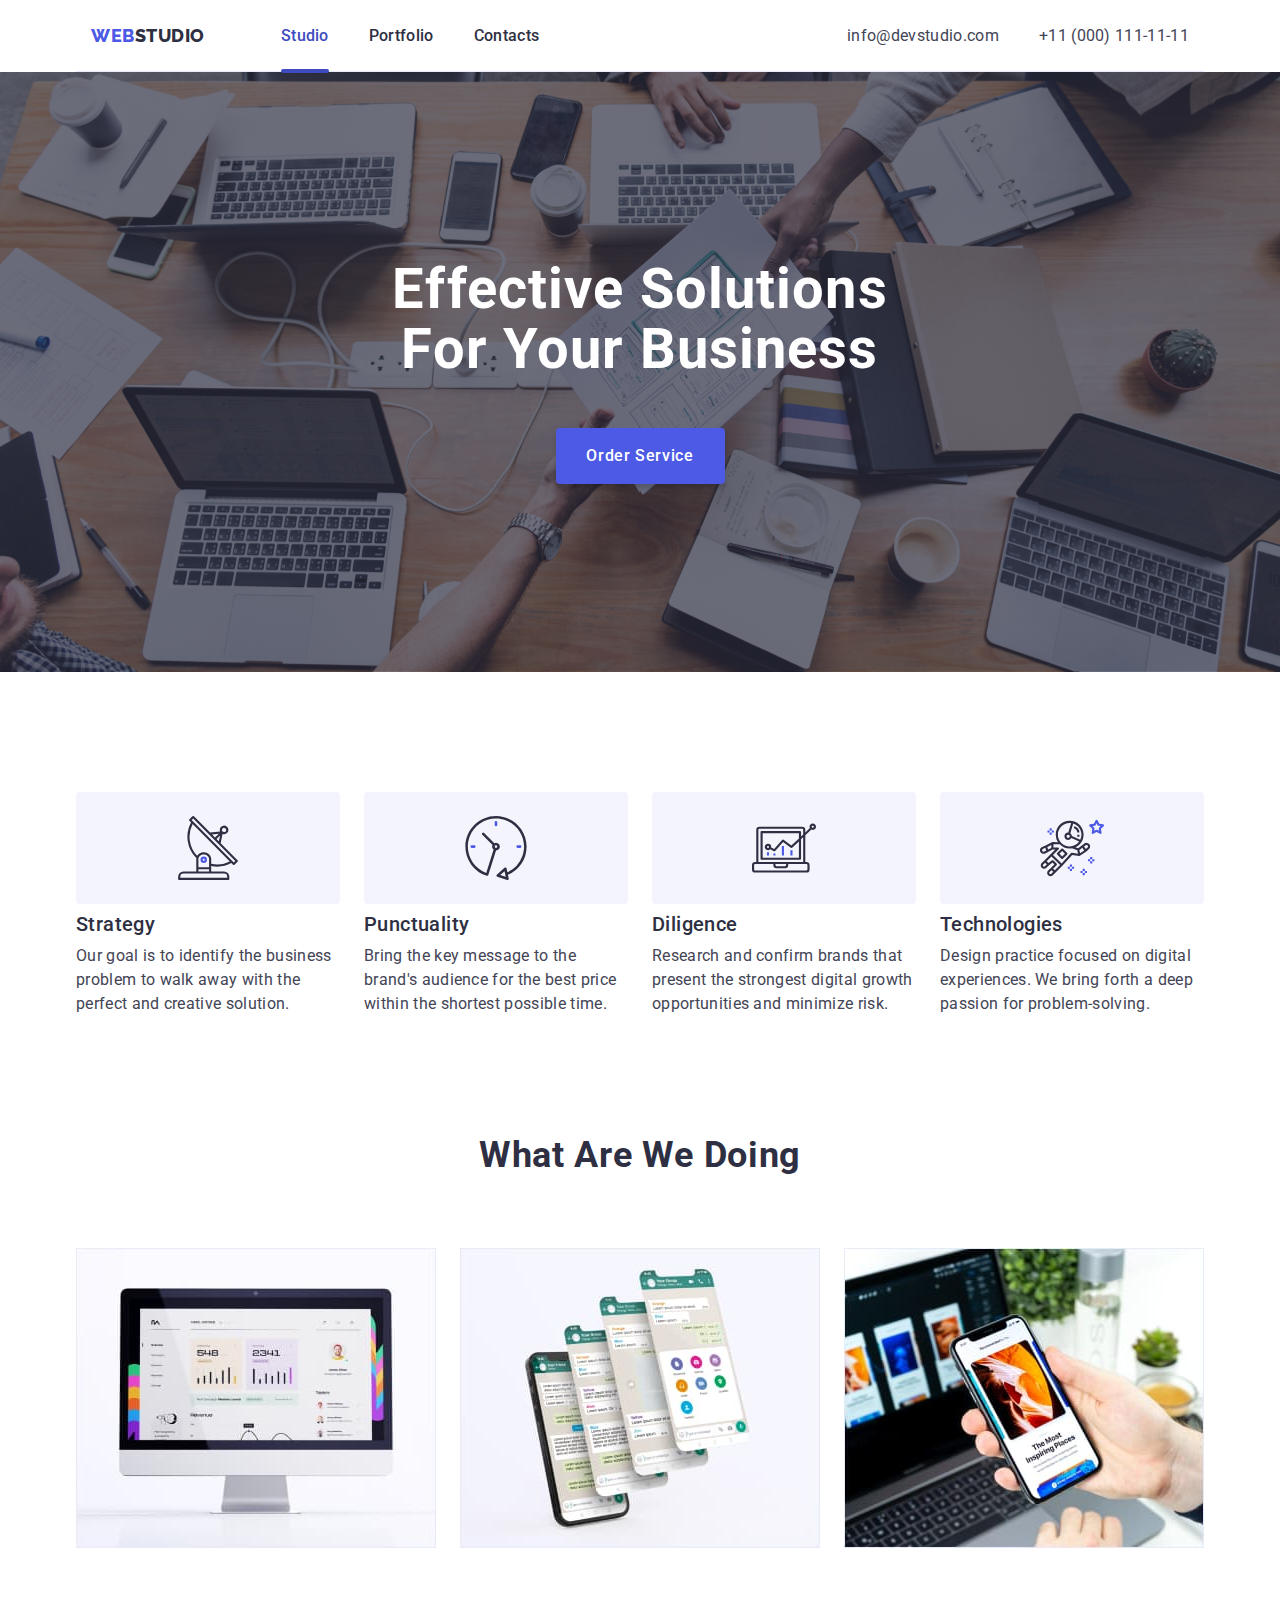
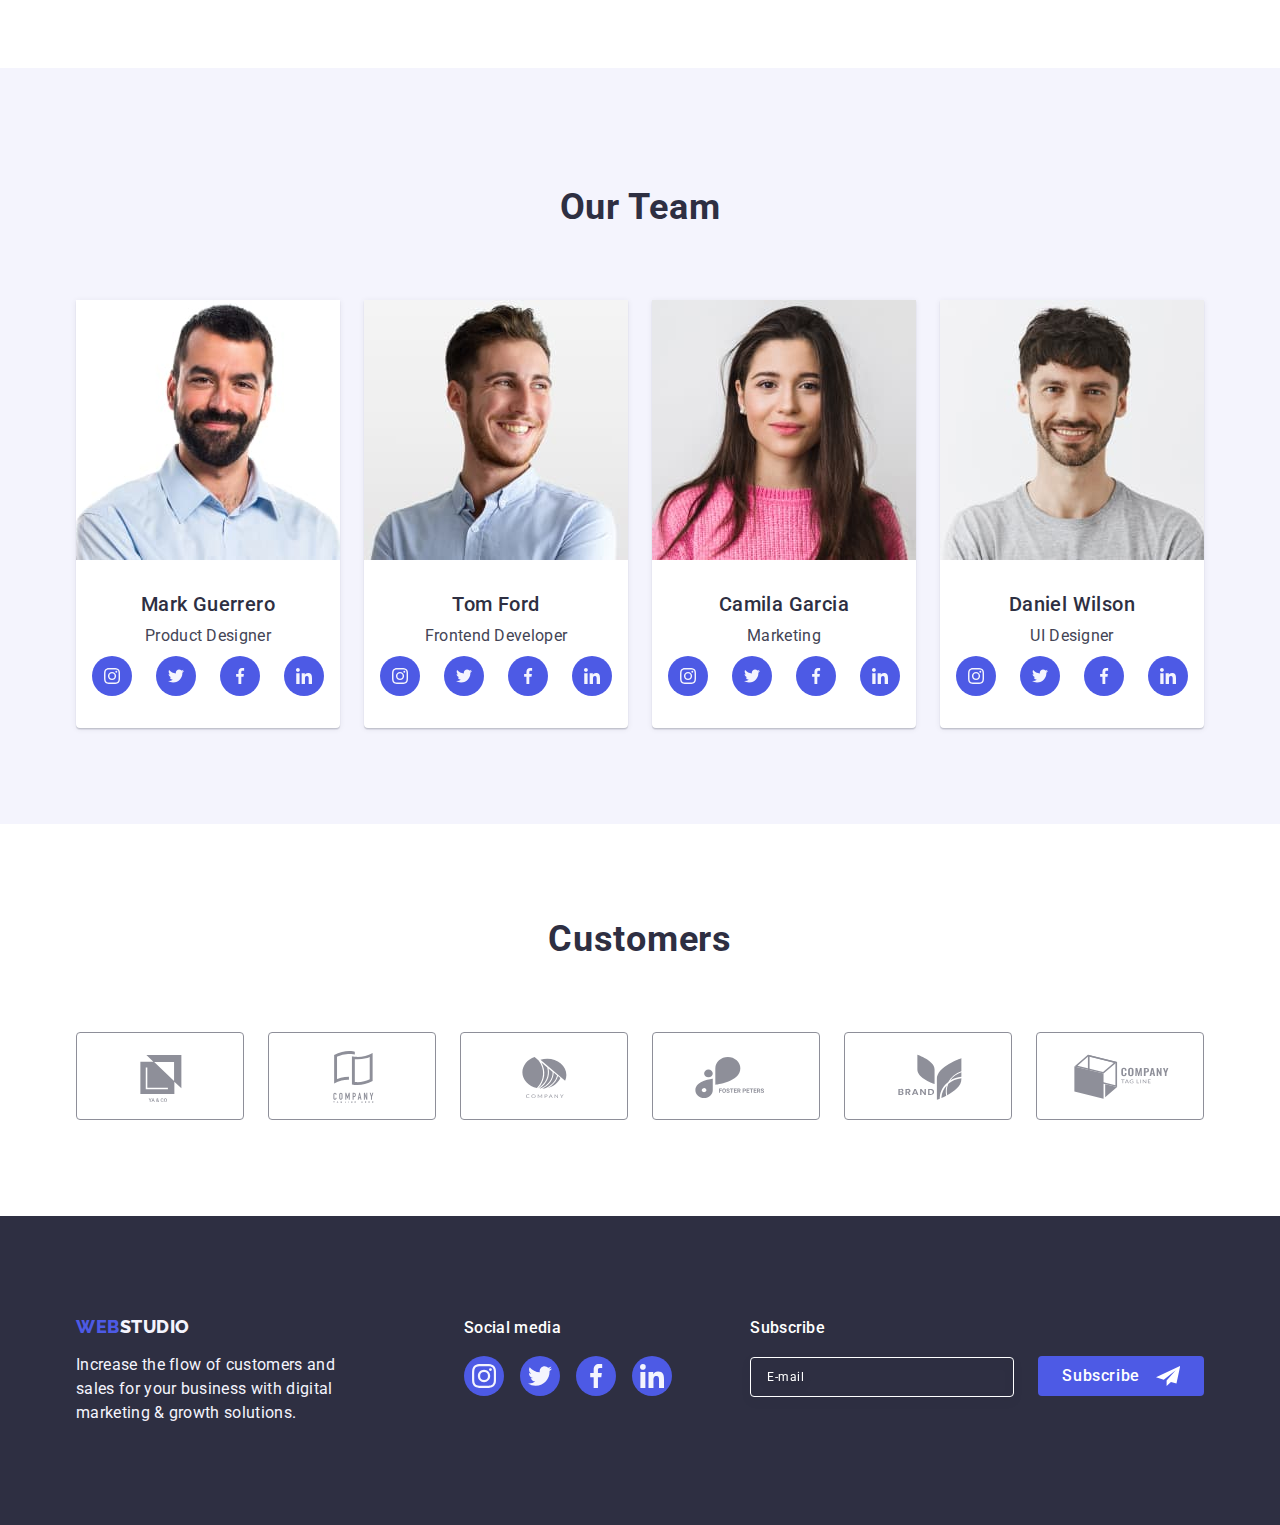
==== commit 890eae43: "commit" ====
--- a/index.html
+++ b/index.html
@@ -64,7 +64,7 @@
           </svg>
         </button>
       </div>
-      <div class="mob-menu" data-menu>
+      <div class="mob-menu is-hidden" data-menu>
         <div>
           <button type="button" class="modal-close" data-menu-close>
             <svg class="modal-close-icon" width="8" height="8">
@@ -113,7 +113,7 @@
                 target="_blank"
                 rel="nooperen noreferrer"
               >
-                <svg class="mob-soc-icon" width="16" height="16">
+                <svg class="mob-soc-icon" width="24" height="24">
                   <use href="./images/icons.svg#icon-instagram"></use>
                 </svg>
               </a>
@@ -124,7 +124,7 @@
                 class="mob-soc-link link"
                 target="_blank"
                 rel="nooperen noreferrer"
-                ><svg class="mob-soc-icon" width="16" height="16">
+                ><svg class="mob-soc-icon" width="24" height="24">
                   <use href="./images/icons.svg#icon-twitter"></use>
                 </svg>
               </a>
@@ -135,7 +135,7 @@
                 class="mob-soc-link link"
                 target="_blank"
                 rel="nooperen noreferrer"
-                ><svg class="mob-soc-icon" width="16" height="16">
+                ><svg class="mob-soc-icon" width="24" height="24">
                   <use href="./images/icons.svg#icon-facebook"></use>
                 </svg>
               </a>
@@ -146,7 +146,7 @@
                 class="mob-soc-link link"
                 target="_blank"
                 rel="nooperen noreferrer"
-                ><svg class="mob-soc-icon" width="16" height="16">
+                ><svg class="mob-soc-icon" width="24" height="24">
                   <use href="./images/icons.svg#icon-linkedin"></use>
                 </svg>
               </a>
--- a/css/style.css
+++ b/css/style.css
@@ -52,10 +52,15 @@
 
 .container {
   max-width: 100%;
+  max-width: 426px;
   padding-left: 15px;
   padding-right: 15px;
   margin-left: auto;
   margin-right: auto;
+}
+
+.team-container {
+  max-width: 426px;
 }
 
 .logo {
@@ -115,7 +120,7 @@
   width: 100vw;
   height: 100vh;
   background-color: #ffffff;
-  padding: 24px 24px 40px 40px;
+  padding: 80px 24px 40px 40px;
   display: flex;
   flex-direction: column;
   justify-content: space-between;
@@ -123,8 +128,7 @@
 
 .mob-soc-list {
   display: flex;
-  justify-content: center;
-  gap: 24px;
+  gap: 56px;
 }
 
 .mob-soc-item {
@@ -362,9 +366,15 @@
   border-radius: 0px 0px 4px 4px;
   box-shadow: 0px 1px 6px rgba(46, 47, 66, 0.08),
     0px 1px 1px rgba(46, 47, 66, 0.16), 0px 2px 1px rgba(46, 47, 66, 0.08);
+  margin-bottom: 72px;
+}
+
+.team-block:last-child {
+  margin-bottom: 0;
 }
 
 .team-list {
+  display: block;
   gap: 24px;
 }
 
@@ -439,6 +449,8 @@
 
 .section-team {
   background: #f4f4fd;
+  padding-top: 96px;
+  padding-bottom: 96px;
 }
 
 .customers-section {
@@ -546,6 +558,11 @@
   height: 40px;
 }
 
+.footer-subscribe-block {
+  margin-top: 72px;
+  width: 100%;
+}
+
 .footer-soc-icon {
   fill: #f4f4fd;
 }
@@ -566,6 +583,9 @@
   margin-bottom: 16px;
   display: flex;
   justify-content: center;
+}
+
+.footer-soc-block {
   margin-top: 72px;
 }
 
@@ -739,7 +759,8 @@
   left: 50%;
   transform: translate(-50%, -50%) scale(1);
   transition: transform 250ms cubic-bezier(0.4, 0, 0.2, 1);
-  width: 408px;
+  width: calc((100% - 30px));
+  max-width: 408px;
   min-height: 584px;
   background-color: #fcfcfc;
   box-shadow: 0px 1px 1px rgba(0, 0, 0, 0.14), 0px 1px 3px rgba(0, 0, 0, 0.12),
@@ -784,6 +805,10 @@
   letter-spacing: 0.02em;
   text-transform: capitalize;
   color: #2e2f42;
+}
+
+.mob-menu-item.current-page {
+  color: #4d5ae5;
 }
 
 .mob-menu-page:not(:last-child) {
@@ -906,7 +931,7 @@
   display: block;
   min-width: 169px;
   height: 56px;
-  margin: 24px 120px 24px 119px;
+  margin: 0 auto;
   font-weight: 500;
   font-size: 16px;
   line-height: 1.5;
@@ -1031,7 +1056,6 @@
   align-items: center;
   letter-spacing: 0.04em;
   color: #ffffff;
-  padding-left: 16px;
 }
 
 .footer-btn {
--- a/css/media.css
+++ b/css/media.css
@@ -1,14 +1,10 @@
-@media screen and (min-width: 428px) {
-  .container {
-    max-width: 426px;
-  }
-  .team-container {
-    max-width: 426px;
-  }
-
-  .footer-subscribe-block {
-    margin-top: 72px;
-    width: 100%;
+@media screen and (min-width: 427px) {
+  .mob-tel {
+    font-size: 26px;
+  }
+
+  .mob-soc-list {
+    gap: 28px;
   }
 }
 
@@ -86,8 +82,8 @@
     gap: 64px 24px;
   }
   .team-block {
+    margin-bottom: 0px;
     width: 264px;
-    margin-bottom: 72px;
   }
   .section-team {
     padding-top: 96px;
@@ -117,6 +113,10 @@
 
   .post-cats:not(:last-child) {
     margin-bottom: 0px;
+  }
+
+  .footer-soc-block {
+    margin-top: 0;
   }
 
   .footer-container {
@@ -218,7 +218,8 @@
     align-items: center;
   }
 
-  .adress-list {
+  .address-list {
+    display: flex;
     flex-direction: column;
     gap: 12px;
   }
@@ -347,6 +348,7 @@
     padding: 100px 0;
   }
   .footer-soc-block {
+    margin-top: 0;
     margin-left: 120px;
   }
 
@@ -365,7 +367,7 @@
   .footer-subscribe-block {
     margin-left: auto;
     margin-top: 0;
-    width: 453px;
+    width: auto;
   }
 
   .footer-input-title {
@@ -413,8 +415,6 @@
   .our-work {
     display: flex;
   }
-  .our-work-title {
-  }
 
   .hero-title {
     font-size: 56px;
